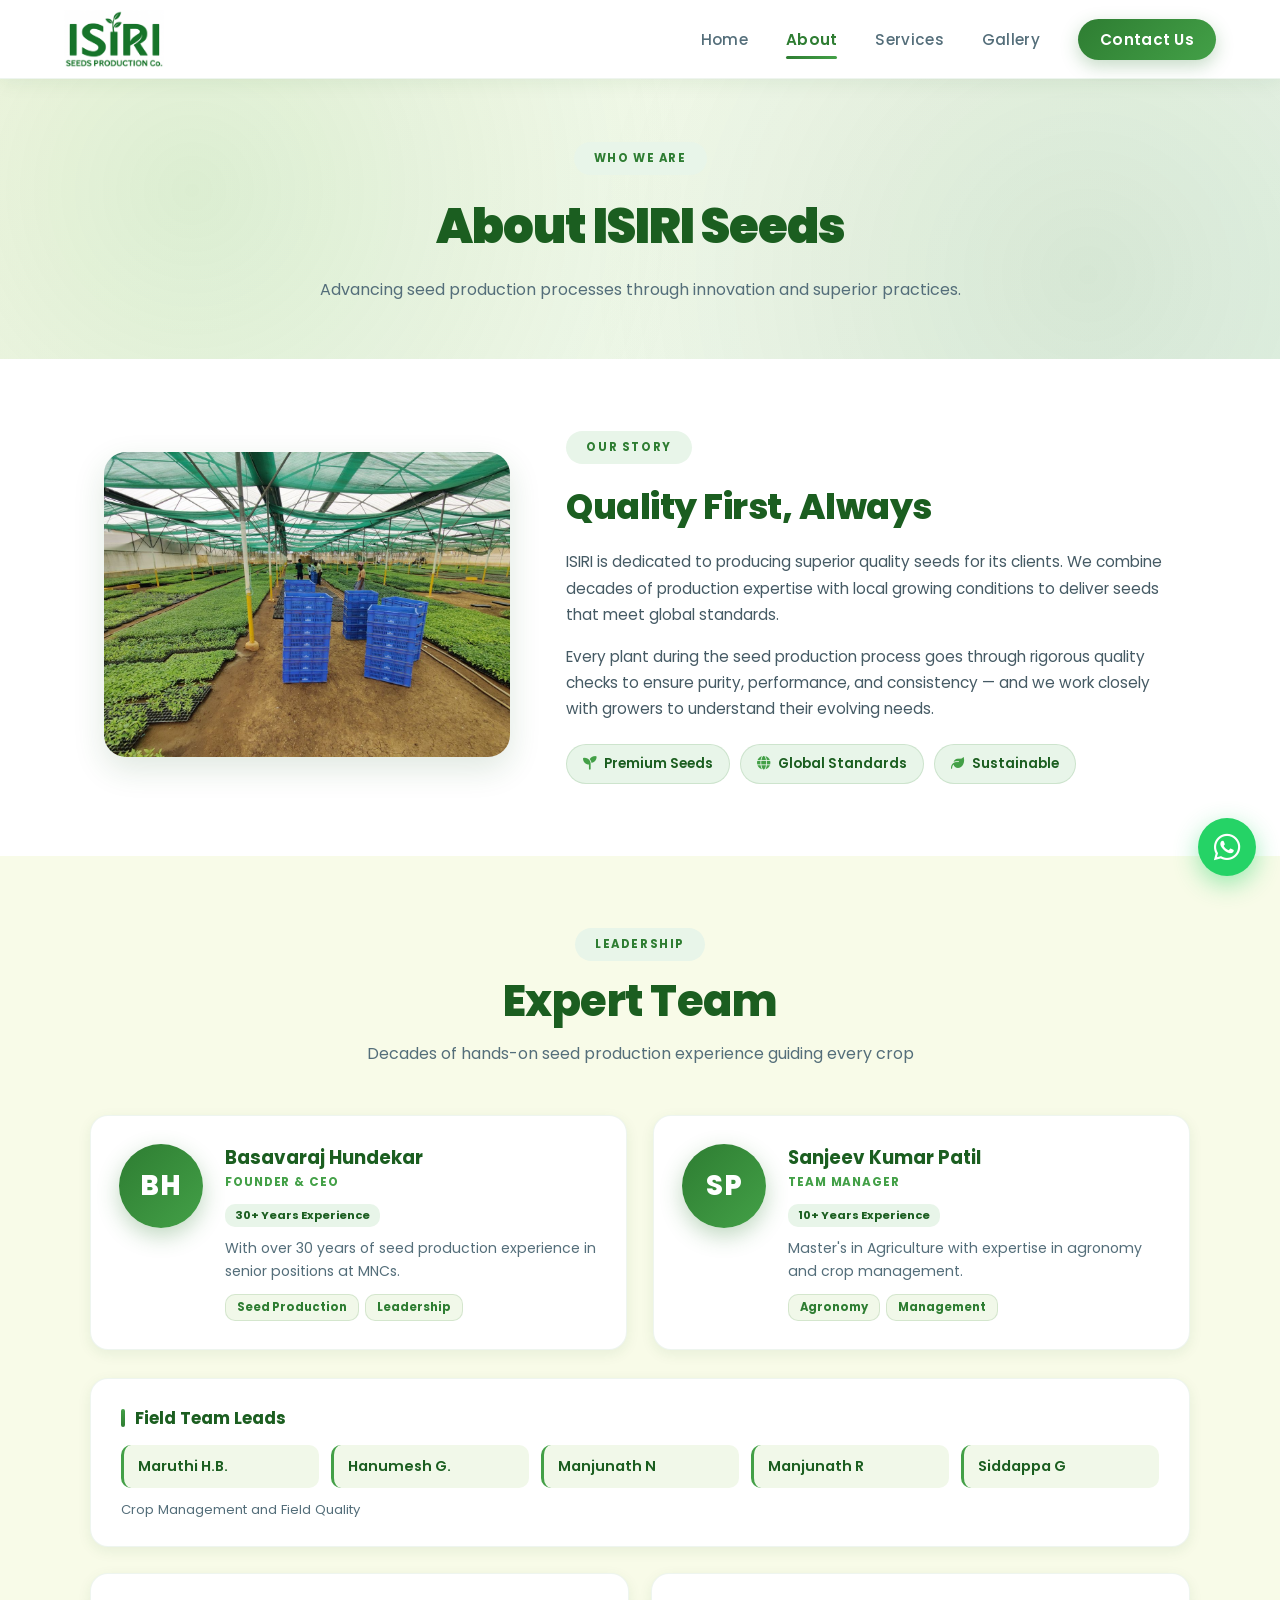
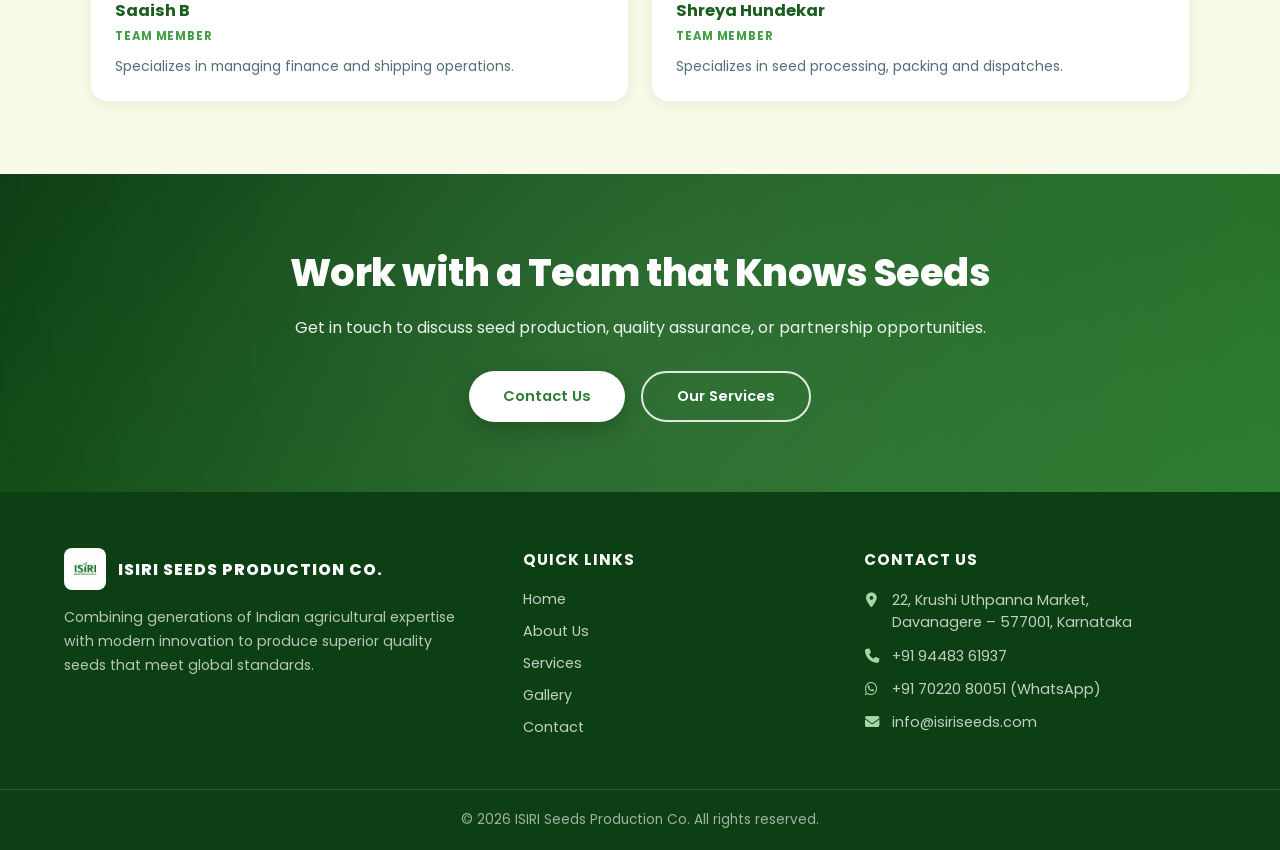
==== about.html @ 7fe9bbaa "Update site copy: about/services wording, quality process steps Co-Authored-By: Claude Sonnet 5 <nor" ====
<!DOCTYPE html>
<html lang="en">
<head>
<meta charset="UTF-8">
<meta name="viewport" content="width=device-width, initial-scale=1.0">
<title>About Us | ISIRI Seeds Production Co.</title>
<meta name="description" content="Meet the team behind ISIRI Seeds Production Co. — led by a founder with 30+ years of seed production experience for overseas MNCs, supported by expert agronomists and field quality leads.">
<link rel="canonical" href="https://isiriseeds.com/about.html">
<meta property="og:type" content="website">
<meta property="og:title" content="About Us | ISIRI Seeds Production Co.">
<meta property="og:description" content="Generations of Indian agricultural expertise combined with global standards.">
<meta property="og:url" content="https://isiriseeds.com/about.html">
<meta property="og:image" content="https://isiriseeds.com/slide2.jpg">
<meta name="twitter:card" content="summary_large_image">
<link rel="icon" type="image/png" href="favicon.png">
<link rel="preconnect" href="https://fonts.googleapis.com">
<link rel="preconnect" href="https://fonts.gstatic.com" crossorigin>
<link href="https://fonts.googleapis.com/css2?family=Poppins:wght@300;400;500;600;700;800;900&display=swap" rel="stylesheet">
<link rel="stylesheet" href="https://cdnjs.cloudflare.com/ajax/libs/font-awesome/6.4.0/css/all.min.css">
<link rel="stylesheet" href="site.css">
</head>
<body>

<header>
  <div class="header-content">
    <a href="index.html" class="logo">
      <img src="logo-header.png" alt="ISIRI Seeds Production Co.">
    </a>
    <button class="menu-toggle" aria-label="Open menu" aria-expanded="false">
      <span></span><span></span><span></span>
    </button>
    <nav>
      <a href="index.html">Home</a>
      <a href="about.html">About</a>
      <a href="services.html">Services</a>
      <a href="gallery.html">Gallery</a>
      <a href="contact.html" class="nav-cta">Contact Us</a>
    </nav>
  </div>
</header>
<div class="nav-backdrop"></div>

<section class="page-hero">
  <div class="hero-inner">
    <div class="section-badge">Who We Are</div>
    <h1>About ISIRI Seeds</h1>
    <p>Advancing seed production processes through innovation and superior practices.</p>
  </div>
</section>

<div class="story-section">
  <div class="story-image reveal">
    <img src="slide2.jpg" alt="Healthy seedlings at the ISIRI production facility">
  </div>
  <div class="story-text reveal">
    <div class="section-badge">Our Story</div>
    <h2>Quality First, Always</h2>
    <p>ISIRI is dedicated to producing superior quality seeds for its clients. We combine decades of production expertise with local growing conditions to deliver seeds that meet global standards.</p>
    <p>Every plant during the seed production process goes through rigorous quality checks to ensure purity, performance, and consistency — and we work closely with growers to understand their evolving needs.</p>
    <div class="quick-features">
      <div class="feature"><i class="fas fa-seedling"></i> Premium Seeds</div>
      <div class="feature"><i class="fas fa-globe"></i> Global Standards</div>
      <div class="feature"><i class="fas fa-leaf"></i> Sustainable</div>
    </div>
  </div>
</div>

<section class="leadership-section">
  <div class="section-header reveal">
    <div class="section-badge">Leadership</div>
    <h2 class="section-title">Expert Team</h2>
    <p class="section-subtitle">Decades of hands-on seed production experience guiding every crop</p>
  </div>

  <div class="leadership-grid">
    <div class="leader-card reveal">
      <div class="leader-avatar">BH</div>
      <div class="leader-info">
        <h3>Basavaraj Hundekar</h3>
        <span class="role">Founder &amp; CEO</span>
        <span class="exp">30+ Years Experience</span>
        <p>With over 30 years of seed production experience in senior positions at MNCs.</p>
        <div class="expertise">
          <span>Seed Production</span>
          <span>Leadership</span>
        </div>
      </div>
    </div>

    <div class="leader-card reveal">
      <div class="leader-avatar">SP</div>
      <div class="leader-info">
        <h3>Sanjeev Kumar Patil</h3>
        <span class="role">Team Manager</span>
        <span class="exp">10+ Years Experience</span>
        <p>Master's in Agriculture with expertise in agronomy and crop management.</p>
        <div class="expertise">
          <span>Agronomy</span>
          <span>Management</span>
        </div>
      </div>
    </div>
  </div>

  <div class="team-leads-section reveal">
    <h3>Field Team Leads</h3>
    <div class="team-leads-list">
      <div class="team-lead-item">Maruthi H.B.</div>
      <div class="team-lead-item">Hanumesh G.</div>
      <div class="team-lead-item">Manjunath N</div>
      <div class="team-lead-item">Manjunath R</div>
      <div class="team-lead-item">Siddappa G</div>
    </div>
    <div class="team-leads-desc">Crop Management and Field Quality</div>
  </div>

  <div class="team-members-section">
    <div class="member-card reveal">
      <h4>Saaish B</h4>
      <span class="member-role">Team Member</span>
      <p>Specializes in managing finance and shipping operations.</p>
    </div>
    <div class="member-card reveal">
      <h4>Shreya Hundekar</h4>
      <span class="member-role">Team Member</span>
      <p>Specializes in seed processing, packing and dispatches.</p>
    </div>
  </div>
</section>

<section class="cta">
  <div class="cta-content">
    <h2>Work with a Team that Knows Seeds</h2>
    <p>Get in touch to discuss seed production, quality assurance, or partnership opportunities.</p>
    <div class="cta-buttons">
      <a href="contact.html" class="btn-white">Contact Us</a>
      <a href="services.html" class="btn-outline">Our Services</a>
    </div>
  </div>
</section>

<footer>
  <div class="footer-grid">
    <div class="footer-brand">
      <div class="footer-logo">
        <img src="logo.png" alt="ISIRI Seeds logo">
        <span>ISIRI SEEDS PRODUCTION CO.</span>
      </div>
      <p>Combining generations of Indian agricultural expertise with modern innovation to produce superior quality seeds that meet global standards.</p>
    </div>
    <div class="footer-col">
      <h4>Quick Links</h4>
      <ul>
        <li><a href="index.html">Home</a></li>
        <li><a href="about.html">About Us</a></li>
        <li><a href="services.html">Services</a></li>
        <li><a href="gallery.html">Gallery</a></li>
        <li><a href="contact.html">Contact</a></li>
      </ul>
    </div>
    <div class="footer-col">
      <h4>Contact Us</h4>
      <ul class="footer-contact">
        <li><i class="fas fa-map-marker-alt"></i><span>22, Krushi Uthpanna Market,<br>Davanagere – 577001, Karnataka</span></li>
        <li><i class="fas fa-phone"></i><a href="tel:+919448361937">+91 94483 61937</a></li>
        <li><i class="fab fa-whatsapp"></i><a href="https://wa.me/917022080051" target="_blank" rel="noopener">+91 70220 80051 (WhatsApp)</a></li>
        <li><i class="fas fa-envelope"></i><a href="mailto:info@isiriseeds.com">info@isiriseeds.com</a></li>
      </ul>
    </div>
  </div>
  <div class="footer-bottom">© 2026 ISIRI Seeds Production Co. All rights reserved.</div>
</footer>

<a class="whatsapp-float" href="https://wa.me/917022080051?text=Hello%20ISIRI%20Seeds%2C%20I%27d%20like%20to%20know%20more%20about%20your%20seeds." target="_blank" rel="noopener" aria-label="Chat with us on WhatsApp"><i class="fab fa-whatsapp"></i></a>

<script src="site.js"></script>
</body>
</html>
---- site.css ----
/* ===================================================================
   ISIRI Seeds Production Co. — shared stylesheet for all pages
   =================================================================== */

* { margin: 0; padding: 0; box-sizing: border-box; }

:root {
  --green-900: #0d3f14;
  --green-800: #1b5e20;
  --green-700: #2e7d32;
  --green-600: #43a047;
  --green-100: #e8f5e9;
  --green-50:  #f1f8e9;
  --cream:     #f8fbe8;
  --ink:       #263238;
  --ink-soft:  #546e7a;
  --radius:    18px;
  --shadow-sm: 0 4px 14px rgba(27,94,32,0.08);
  --shadow-md: 0 12px 32px rgba(27,94,32,0.14);
  --shadow-lg: 0 24px 60px rgba(27,94,32,0.18);
}

html { scroll-behavior: smooth; }

body {
  font-family: 'Poppins', sans-serif;
  color: var(--ink);
  overflow-x: hidden;
  padding-top: 78px;
  background: #ffffff;
}

img { max-width: 100%; }

/* ============================ Header ============================ */
header {
  position: fixed;
  top: 0;
  width: 100%;
  background: rgba(255,255,255,0.92);
  backdrop-filter: blur(14px);
  -webkit-backdrop-filter: blur(14px);
  box-shadow: 0 2px 20px rgba(27,94,32,0.08);
  z-index: 1000;
  transition: box-shadow 0.3s ease;
  border-bottom: 1px solid rgba(46,125,50,0.08);
}

header.scrolled { box-shadow: 0 6px 28px rgba(27,94,32,0.14); }

.header-content {
  max-width: 1300px;
  margin: 0 auto;
  padding: 10px 5%;
  display: flex;
  justify-content: space-between;
  align-items: center;
  gap: 30px;
}

.logo {
  display: flex;
  align-items: center;
  text-decoration: none;
}

.logo img {
  height: 58px;
  width: auto;
}

nav {
  display: flex;
  gap: 38px;
  align-items: center;
}

nav a {
  text-decoration: none;
  color: var(--ink-soft);
  font-weight: 500;
  font-size: 0.95rem;
  position: relative;
  letter-spacing: 0.3px;
  transition: color 0.3s ease;
  padding: 4px 0;
}

nav a::after {
  content: '';
  position: absolute;
  bottom: -4px;
  left: 0;
  width: 0;
  height: 3px;
  border-radius: 3px;
  background: linear-gradient(90deg, var(--green-700), var(--green-600));
  transition: width 0.35s cubic-bezier(0.25, 0.46, 0.45, 0.94);
}

nav a:hover { color: var(--green-800); }
nav a:hover::after, nav a.active::after { width: 100%; }
nav a.active { color: var(--green-700); font-weight: 600; }

.nav-cta {
  background: linear-gradient(135deg, var(--green-700), var(--green-600));
  color: #fff !important;
  padding: 9px 22px !important;
  border-radius: 50px;
  font-weight: 600 !important;
  box-shadow: 0 6px 18px rgba(46,125,50,0.28);
  transition: transform 0.3s ease, box-shadow 0.3s ease;
}
.nav-cta::after { display: none; }
.nav-cta:hover { transform: translateY(-2px); box-shadow: 0 10px 26px rgba(46,125,50,0.38); }

/* Hamburger */
.menu-toggle {
  display: none;
  background: none;
  border: none;
  cursor: pointer;
  padding: 8px;
  z-index: 1001;
}
.menu-toggle span {
  display: block;
  width: 26px;
  height: 3px;
  border-radius: 3px;
  background: var(--green-800);
  margin: 5px 0;
  transition: transform 0.3s ease, opacity 0.3s ease;
}
.menu-toggle.open span:nth-child(1) { transform: translateY(8px) rotate(45deg); }
.menu-toggle.open span:nth-child(2) { opacity: 0; }
.menu-toggle.open span:nth-child(3) { transform: translateY(-8px) rotate(-45deg); }

/* ====================== Shared components ====================== */
.section-badge {
  display: inline-block;
  background: var(--green-100);
  color: var(--green-700);
  padding: 8px 20px;
  border-radius: 30px;
  font-size: 0.72rem;
  font-weight: 700;
  letter-spacing: 1.6px;
  text-transform: uppercase;
  margin-bottom: 16px;
}

.section-title {
  font-size: clamp(1.7rem, 4vw, 2.7rem);
  font-weight: 800;
  color: var(--green-800);
  letter-spacing: -0.5px;
  line-height: 1.15;
  margin-bottom: 14px;
}

.section-subtitle {
  font-size: 1rem;
  color: var(--ink-soft);
  max-width: 640px;
  margin: 0 auto;
  line-height: 1.65;
}

.section-header { text-align: center; margin-bottom: 48px; }

.btn-primary, .btn-secondary, .btn-white, .btn-outline {
  display: inline-flex;
  align-items: center;
  justify-content: center;
  gap: 10px;
  padding: 13px 34px;
  border-radius: 50px;
  text-decoration: none;
  font-weight: 600;
  font-size: 0.92rem;
  font-family: inherit;
  border: none;
  cursor: pointer;
  transition: transform 0.3s ease, box-shadow 0.3s ease;
}

.btn-primary {
  background: linear-gradient(135deg, var(--green-700), var(--green-600));
  color: #fff;
  box-shadow: 0 8px 24px rgba(46,125,50,0.3);
}
.btn-primary:hover { transform: translateY(-3px); box-shadow: 0 14px 36px rgba(46,125,50,0.4); }

.btn-secondary {
  background: #fff;
  color: var(--green-700);
  box-shadow: 0 5px 18px rgba(0,0,0,0.09);
}
.btn-secondary:hover { transform: translateY(-3px); box-shadow: 0 10px 28px rgba(0,0,0,0.14); }

.btn-white { background: #fff; color: var(--green-700); box-shadow: 0 8px 24px rgba(0,0,0,0.2); }
.btn-white:hover { transform: translateY(-3px); box-shadow: 0 14px 36px rgba(0,0,0,0.28); }

.btn-outline { background: transparent; color: #fff; border: 2px solid rgba(255,255,255,0.85); }
.btn-outline:hover { background: #fff; color: var(--green-700); transform: translateY(-3px); }

/* Page hero (inner pages) */
.page-hero {
  background:
    radial-gradient(circle at 15% 40%, rgba(67,160,71,0.14), transparent 45%),
    radial-gradient(circle at 85% 70%, rgba(27,94,32,0.10), transparent 45%),
    linear-gradient(135deg, var(--cream) 0%, var(--green-100) 100%);
  padding: 64px 5% 56px;
  text-align: center;
}
.page-hero .hero-inner { max-width: 720px; margin: 0 auto; }
.page-hero h1 {
  font-size: clamp(2rem, 5vw, 3rem);
  font-weight: 900;
  color: var(--green-800);
  letter-spacing: -1px;
  margin-bottom: 14px;
}
.page-hero p { font-size: 1rem; color: var(--ink-soft); line-height: 1.65; }

/* Reveal-on-scroll */
.reveal {
  opacity: 0;
  transform: translateY(28px);
  transition: opacity 0.7s ease, transform 0.7s ease;
}
.reveal.visible { opacity: 1; transform: translateY(0); }
@media (prefers-reduced-motion: reduce) {
  .reveal { opacity: 1; transform: none; transition: none; }
  html { scroll-behavior: auto; }
}

/* ====================== CTA band ====================== */
.cta {
  padding: 70px 5%;
  background: linear-gradient(135deg, var(--green-900), var(--green-800) 45%, var(--green-700));
  text-align: center;
  position: relative;
  overflow: hidden;
}
.cta::before {
  content: '';
  position: absolute;
  top: -50%; left: -50%;
  width: 200%; height: 200%;
  background: radial-gradient(circle, rgba(255,255,255,0.08), transparent 50%);
  animation: ctaRotate 30s linear infinite;
}
@keyframes ctaRotate { from { transform: rotate(0); } to { transform: rotate(360deg); } }
.cta-content { position: relative; z-index: 2; max-width: 760px; margin: 0 auto; }
.cta h2 { font-size: clamp(1.6rem, 4vw, 2.4rem); font-weight: 800; color: #fff; margin-bottom: 14px; letter-spacing: -0.5px; }
.cta p { font-size: 1rem; color: rgba(255,255,255,0.92); margin-bottom: 30px; line-height: 1.6; }
.cta-buttons { display: flex; gap: 16px; justify-content: center; flex-wrap: wrap; }

/* ====================== Footer ====================== */
footer {
  background: var(--green-900);
  color: rgba(255,255,255,0.85);
}
.footer-grid {
  max-width: 1300px;
  margin: 0 auto;
  padding: 56px 5% 40px;
  display: grid;
  grid-template-columns: 1.4fr 1fr 1.2fr;
  gap: 48px;
}
.footer-brand .footer-logo {
  display: flex;
  align-items: center;
  gap: 12px;
  margin-bottom: 16px;
}
.footer-brand .footer-logo img { height: 42px; border-radius: 8px; }
.footer-brand .footer-logo span { font-weight: 800; color: #fff; letter-spacing: 1px; font-size: 1rem; }
.footer-brand p { font-size: 0.88rem; line-height: 1.7; color: rgba(255,255,255,0.7); }

.footer-col h4 {
  color: #fff;
  font-size: 0.95rem;
  font-weight: 700;
  letter-spacing: 1px;
  text-transform: uppercase;
  margin-bottom: 18px;
}
.footer-col ul { list-style: none; }
.footer-col li { margin-bottom: 11px; font-size: 0.9rem; }
.footer-col a { color: rgba(255,255,255,0.75); text-decoration: none; transition: color 0.3s ease; }
.footer-col a:hover { color: #a5d6a7; }
.footer-contact li {
  display: flex;
  gap: 12px;
  align-items: flex-start;
  line-height: 1.55;
  color: rgba(255,255,255,0.75);
}
.footer-contact i { color: #a5d6a7; margin-top: 4px; width: 16px; text-align: center; }

.footer-bottom {
  border-top: 1px solid rgba(255,255,255,0.12);
  text-align: center;
  padding: 20px 5%;
  font-size: 0.85rem;
  color: rgba(255,255,255,0.6);
}

/* ====================== WhatsApp float ====================== */
.whatsapp-float {
  position: fixed;
  bottom: 24px;
  right: 24px;
  z-index: 999;
  width: 58px;
  height: 58px;
  border-radius: 50%;
  background: #25d366;
  color: #fff;
  display: flex;
  align-items: center;
  justify-content: center;
  font-size: 1.9rem;
  text-decoration: none;
  box-shadow: 0 8px 24px rgba(37,211,102,0.45);
  transition: transform 0.3s ease, box-shadow 0.3s ease;
}
.whatsapp-float:hover { transform: scale(1.1); box-shadow: 0 12px 32px rgba(37,211,102,0.55); }

/* ===================================================================
   Home page
   =================================================================== */
.hero-slider {
  position: relative;
  overflow: hidden;
  display: flex;
  align-items: center;
  min-height: 76vh;
  padding: 80px 5%;
  background: var(--green-900);
}
.hs-slide {
  position: absolute;
  inset: 0;
  width: 100%;
  height: 100%;
  object-fit: cover;
  object-position: center;
  opacity: 0;
  transition: opacity 1.2s ease;
  z-index: 0;
}
.hs-slide.active { opacity: 1; }
.hero-slider::after {
  content: '';
  position: absolute;
  inset: 0;
  background: linear-gradient(90deg, rgba(6,28,10,0.78) 0%, rgba(6,28,10,0.45) 48%, rgba(6,28,10,0.12) 100%);
  z-index: 1;
}
.hs-content {
  position: relative;
  z-index: 2;
  max-width: 1300px;
  margin: 0 auto;
  width: 100%;
}
.hs-text { max-width: 620px; }
.hero-badge {
  display: inline-block;
  background: linear-gradient(135deg, var(--green-700), var(--green-600));
  color: #fff;
  padding: 8px 20px;
  border-radius: 50px;
  font-size: 0.7rem;
  font-weight: 700;
  letter-spacing: 1.6px;
  text-transform: uppercase;
  margin-bottom: 22px;
  box-shadow: 0 5px 18px rgba(0,0,0,0.25);
}
.hs-text h1 {
  font-size: clamp(2rem, 4.6vw, 3.2rem);
  font-weight: 800;
  line-height: 1.12;
  letter-spacing: -1px;
  margin-bottom: 20px;
  color: #fff;
  text-shadow: 0 2px 24px rgba(0,0,0,0.35);
}
.hs-text p {
  font-size: 1.05rem;
  color: rgba(255,255,255,0.92);
  line-height: 1.75;
  margin-bottom: 32px;
  text-shadow: 0 1px 12px rgba(0,0,0,0.35);
}
.hero-buttons {
  display: flex;
  gap: 14px;
  flex-wrap: wrap;
  margin-bottom: 34px;
}
.hs-croplabel {
  display: inline-flex;
  align-items: center;
  gap: 9px;
  background: rgba(255,255,255,0.14);
  border: 1px solid rgba(255,255,255,0.35);
  backdrop-filter: blur(6px);
  -webkit-backdrop-filter: blur(6px);
  color: #fff;
  padding: 8px 18px;
  border-radius: 50px;
  font-size: 0.85rem;
  font-weight: 600;
  letter-spacing: 0.4px;
}
.hs-croplabel i { color: #a5d6a7; }
.hs-arrow {
  position: absolute;
  top: 50%;
  transform: translateY(-50%);
  z-index: 3;
  width: 46px;
  height: 46px;
  border-radius: 50%;
  border: none;
  cursor: pointer;
  background: rgba(255,255,255,0.16);
  border: 1px solid rgba(255,255,255,0.3);
  color: #fff;
  font-size: 1rem;
  display: flex;
  align-items: center;
  justify-content: center;
  transition: background 0.3s ease;
}
.hs-arrow:hover { background: rgba(255,255,255,0.32); }
.hs-prev { left: 22px; }
.hs-next { right: 22px; }
.hs-dots {
  position: absolute;
  bottom: 24px;
  left: 0;
  right: 0;
  display: flex;
  justify-content: center;
  gap: 10px;
  z-index: 3;
}
.hs-dots button {
  width: 10px;
  height: 10px;
  border-radius: 50%;
  border: none;
  padding: 0;
  cursor: pointer;
  background: rgba(255,255,255,0.45);
  transition: background 0.3s ease, transform 0.3s ease;
}
.hs-dots button.active { background: #fff; transform: scale(1.3); }

.features { padding: 80px 5%; background: #fff; }
.features-grid {
  display: grid;
  grid-template-columns: repeat(auto-fit, minmax(270px, 1fr));
  gap: 28px;
  max-width: 1300px;
  margin: 0 auto;
}
.feature-card {
  background: linear-gradient(150deg, var(--green-50), var(--green-100));
  padding: 34px 30px;
  border-radius: var(--radius);
  border: 1px solid rgba(46,125,50,0.08);
  transition: transform 0.4s cubic-bezier(0.175, 0.885, 0.32, 1.275), box-shadow 0.4s ease;
}
.feature-card:hover { transform: translateY(-10px); box-shadow: var(--shadow-md); }
.feature-icon {
  width: 62px; height: 62px;
  background: #fff;
  border-radius: 16px;
  display: flex;
  align-items: center;
  justify-content: center;
  margin-bottom: 20px;
  box-shadow: var(--shadow-sm);
  transition: transform 0.3s ease;
}
.feature-card:hover .feature-icon { transform: scale(1.08) rotate(4deg); }
.feature-icon i { font-size: 1.6rem; color: var(--green-700); }
.feature-card h3 { font-size: 1.25rem; color: var(--green-800); margin-bottom: 10px; font-weight: 700; }
.feature-card p { font-size: 0.93rem; color: #455a64; line-height: 1.6; }

.about {
  padding: 80px 5%;
  background: linear-gradient(135deg, #ffffff 0%, var(--green-50) 100%);
}
.about-content {
  max-width: 1300px;
  margin: 0 auto;
  display: grid;
  grid-template-columns: 0.85fr 1.15fr;
  gap: 64px;
  align-items: center;
}
.about-image img {
  width: 100%;
  border-radius: 26px;
  box-shadow: var(--shadow-md);
}
.about-text h2 {
  font-size: clamp(1.6rem, 3.5vw, 2.3rem);
  font-weight: 800;
  color: var(--green-800);
  margin-bottom: 18px;
  letter-spacing: -0.5px;
}
.about-text p { font-size: 0.96rem; color: #455a64; line-height: 1.7; margin-bottom: 18px; }
.about-features {
  display: grid;
  grid-template-columns: 1fr 1fr;
  gap: 14px;
  margin-top: 28px;
}
.about-feature {
  display: flex;
  align-items: center;
  gap: 12px;
  background: #fff;
  padding: 15px 16px;
  border-radius: 13px;
  box-shadow: var(--shadow-sm);
}
.about-feature i { font-size: 1.2rem; color: var(--green-600); }
.about-feature span { font-weight: 600; font-size: 0.9rem; color: var(--green-800); }

/* ===================================================================
   About page
   =================================================================== */
.story-section {
  max-width: 1200px;
  margin: 0 auto;
  padding: 72px 5%;
  display: grid;
  grid-template-columns: 0.8fr 1.2fr;
  gap: 56px;
  align-items: center;
}
.story-image img {
  width: 100%;
  border-radius: 22px;
  box-shadow: var(--shadow-md);
}
.story-text h2 {
  font-size: clamp(1.6rem, 3.5vw, 2.2rem);
  color: var(--green-800);
  font-weight: 800;
  margin-bottom: 16px;
  letter-spacing: -0.5px;
}
.story-text p { font-size: 0.96rem; color: #455a64; line-height: 1.7; margin-bottom: 16px; }
.quick-features { display: flex; flex-wrap: wrap; gap: 10px; margin-top: 22px; }
.quick-features .feature {
  background: var(--green-100);
  color: var(--green-800);
  padding: 9px 16px;
  border-radius: 20px;
  font-size: 0.85rem;
  font-weight: 600;
  display: inline-flex;
  align-items: center;
  gap: 7px;
  border: 1px solid rgba(46,125,50,0.15);
}
.quick-features .feature i { color: var(--green-600); }

.leadership-section { padding: 72px 5%; background: var(--cream); }
.leadership-grid {
  max-width: 1100px;
  margin: 0 auto 28px;
  display: grid;
  grid-template-columns: repeat(2, 1fr);
  gap: 26px;
}
.leader-card {
  background: #fff;
  border-radius: var(--radius);
  padding: 28px;
  box-shadow: var(--shadow-sm);
  border: 1px solid rgba(46,125,50,0.08);
  display: flex;
  gap: 22px;
  align-items: flex-start;
  transition: transform 0.3s ease, box-shadow 0.3s ease;
}
.leader-card:hover { transform: translateY(-6px); box-shadow: var(--shadow-md); }
.leader-avatar {
  width: 84px; height: 84px;
  min-width: 84px;
  border-radius: 50%;
  background: linear-gradient(135deg, var(--green-700), var(--green-600));
  color: #fff;
  display: flex;
  align-items: center;
  justify-content: center;
  font-size: 1.7rem;
  font-weight: 800;
  letter-spacing: 1px;
  box-shadow: 0 8px 22px rgba(46,125,50,0.3);
}
.leader-info h3 { font-size: 1.15rem; color: var(--green-800); margin-bottom: 3px; font-weight: 700; }
.leader-info .role {
  color: var(--green-600);
  font-size: 0.74rem;
  font-weight: 700;
  text-transform: uppercase;
  letter-spacing: 0.9px;
  display: block;
  margin-bottom: 10px;
}
.leader-info .exp {
  display: inline-block;
  background: var(--green-100);
  color: var(--green-800);
  font-size: 0.7rem;
  font-weight: 700;
  padding: 3px 10px;
  border-radius: 10px;
  margin-bottom: 10px;
}
.leader-info p { font-size: 0.88rem; color: #546e7a; line-height: 1.6; margin-bottom: 12px; }
.expertise { display: flex; flex-wrap: wrap; gap: 6px; }
.expertise span {
  background: var(--green-50);
  color: var(--green-700);
  padding: 4px 11px;
  border-radius: 10px;
  font-size: 0.72rem;
  font-weight: 700;
  border: 1px solid rgba(46,125,50,0.15);
}

.team-leads-section {
  background: #fff;
  border-radius: var(--radius);
  padding: 26px 30px;
  box-shadow: var(--shadow-sm);
  border: 1px solid rgba(46,125,50,0.08);
  max-width: 1100px;
  margin: 0 auto 26px;
}
.team-leads-section h3 {
  font-size: 1.05rem;
  color: var(--green-800);
  margin-bottom: 14px;
  font-weight: 700;
  display: flex;
  align-items: center;
  gap: 10px;
}
.team-leads-section h3::before {
  content: '';
  width: 4px; height: 18px;
  background: linear-gradient(180deg, var(--green-600), var(--green-700));
  border-radius: 2px;
}
.team-leads-list {
  display: grid;
  grid-template-columns: repeat(auto-fit, minmax(160px, 1fr));
  gap: 12px;
}
.team-lead-item {
  padding: 11px 14px;
  background: var(--green-50);
  border-radius: 10px;
  border-left: 3px solid var(--green-600);
  font-size: 0.9rem;
  color: var(--green-800);
  font-weight: 600;
}
.team-leads-desc { font-size: 0.82rem; color: var(--ink-soft); margin-top: 12px; }

.team-members-section {
  display: grid;
  grid-template-columns: repeat(2, 1fr);
  gap: 22px;
  max-width: 1100px;
  margin: 0 auto;
}
.member-card {
  background: #fff;
  border-radius: var(--radius);
  padding: 24px;
  box-shadow: var(--shadow-sm);
  border: 1px solid rgba(46,125,50,0.08);
  transition: transform 0.3s ease, box-shadow 0.3s ease;
}
.member-card:hover { transform: translateY(-5px); box-shadow: var(--shadow-md); }
.member-card h4 { font-size: 1.02rem; color: var(--green-800); margin-bottom: 5px; font-weight: 700; }
.member-role {
  color: var(--green-600);
  font-size: 0.72rem;
  font-weight: 700;
  text-transform: uppercase;
  letter-spacing: 0.9px;
  margin-bottom: 10px;
  display: block;
}
.member-card p { font-size: 0.87rem; color: #546e7a; line-height: 1.6; }

/* ===================================================================
   Services page
   =================================================================== */
.services-wrapper { max-width: 1200px; margin: 0 auto; padding: 72px 5%; }
.services-grid {
  display: grid;
  grid-template-columns: repeat(auto-fit, minmax(240px, 1fr));
  gap: 24px;
}
.service-card {
  background: #fff;
  padding: 32px 26px;
  border-radius: var(--radius);
  box-shadow: var(--shadow-sm);
  border: 1px solid rgba(46,125,50,0.08);
  text-align: center;
  transition: transform 0.3s ease, box-shadow 0.3s ease;
}
.service-card:hover { transform: translateY(-8px); box-shadow: var(--shadow-md); }
.service-icon {
  width: 64px; height: 64px;
  background: var(--green-100);
  border-radius: 50%;
  display: flex;
  align-items: center;
  justify-content: center;
  margin: 0 auto 18px;
  transition: background 0.3s ease;
}
.service-card:hover .service-icon { background: linear-gradient(135deg, var(--green-700), var(--green-600)); }
.service-icon i { font-size: 1.7rem; color: var(--green-700); transition: color 0.3s ease; }
.service-card:hover .service-icon i { color: #fff; }
.service-card h3 { font-size: 1.15rem; color: var(--green-800); margin-bottom: 10px; font-weight: 700; }
.service-card p { font-size: 0.9rem; color: #546e7a; line-height: 1.6; }

.process-section {
  background: linear-gradient(135deg, var(--green-900) 0%, var(--green-800) 100%);
  color: #fff;
  padding: 72px 5%;
}
.process-header { text-align: center; margin-bottom: 48px; }
.process-header h2 { font-size: clamp(1.6rem, 3.5vw, 2.3rem); font-weight: 800; margin-bottom: 12px; }
.process-header p { font-size: 0.95rem; opacity: 0.85; }
.process-timeline {
  display: grid;
  grid-template-columns: repeat(auto-fit, minmax(210px, 1fr));
  gap: 30px;
  max-width: 1100px;
  margin: 0 auto;
}
.timeline-item { text-align: center; position: relative; }
.timeline-step {
  display: inline-block;
  font-size: 0.7rem;
  font-weight: 700;
  letter-spacing: 1.5px;
  color: #a5d6a7;
  margin-bottom: 10px;
}
.timeline-icon {
  width: 66px; height: 66px;
  background: rgba(255,255,255,0.12);
  border: 2px solid rgba(255,255,255,0.3);
  border-radius: 50%;
  margin: 0 auto 16px;
  display: flex;
  align-items: center;
  justify-content: center;
  font-size: 1.55rem;
  transition: background 0.3s ease, transform 0.3s ease;
}
.timeline-item:hover .timeline-icon {
  background: rgba(67,160,71,0.8);
  border-color: rgba(67,160,71,0.8);
  transform: scale(1.08);
}
.timeline-item h4 { font-size: 1.08rem; margin-bottom: 8px; font-weight: 700; }
.timeline-item p { font-size: 0.88rem; opacity: 0.82; line-height: 1.55; }

/* ===================================================================
   Gallery page
   =================================================================== */
.gallery-section { padding: 56px 5% 72px; max-width: 1400px; margin: 0 auto; }
.gallery-grid {
  display: grid;
  grid-template-columns: repeat(auto-fill, minmax(280px, 1fr));
  gap: 20px;
}
.gallery-item {
  position: relative;
  border-radius: 16px;
  overflow: hidden;
  box-shadow: var(--shadow-sm);
  cursor: pointer;
  transition: transform 0.35s cubic-bezier(0.25, 0.46, 0.45, 0.94), box-shadow 0.35s ease;
}
.gallery-item:hover { transform: translateY(-7px); box-shadow: var(--shadow-md); }
.gallery-item img {
  width: 100%;
  height: 230px;
  object-fit: cover;
  display: block;
  transition: transform 0.4s ease;
}
.gallery-item:hover img { transform: scale(1.07); }

/* Lightbox */
.lightbox {
  display: none;
  position: fixed;
  inset: 0;
  background: rgba(13,63,20,0.92);
  z-index: 2000;
  align-items: center;
  justify-content: center;
  padding: 4vh 4vw;
}
.lightbox.open { display: flex; }
.lightbox img {
  max-width: 100%;
  max-height: 100%;
  border-radius: 12px;
  box-shadow: 0 30px 80px rgba(0,0,0,0.5);
}
.lightbox-close {
  position: absolute;
  top: 22px; right: 28px;
  background: none;
  border: none;
  color: #fff;
  font-size: 2.2rem;
  cursor: pointer;
  line-height: 1;
}

/* ===================================================================
   Contact page
   =================================================================== */
.contact-info { padding: 64px 5% 40px; background: #fff; }
.info-container {
  max-width: 1000px;
  margin: 0 auto;
  display: grid;
  grid-template-columns: repeat(auto-fit, minmax(230px, 1fr));
  gap: 26px;
}
.info-item {
  text-align: center;
  background: var(--cream);
  border: 1px solid rgba(46,125,50,0.1);
  border-radius: var(--radius);
  padding: 30px 22px;
  transition: transform 0.3s ease, box-shadow 0.3s ease;
}
.info-item:hover { transform: translateY(-6px); box-shadow: var(--shadow-md); }
.info-icon {
  width: 58px; height: 58px;
  background: linear-gradient(135deg, var(--green-700), var(--green-600));
  border-radius: 15px;
  display: flex;
  align-items: center;
  justify-content: center;
  color: #fff;
  font-size: 1.4rem;
  margin: 0 auto 16px;
  box-shadow: 0 8px 20px rgba(46,125,50,0.25);
}
.info-item h3 { font-size: 1.05rem; color: var(--green-800); margin-bottom: 8px; font-weight: 700; }
.info-item p { color: #546e7a; font-size: 0.9rem; line-height: 1.6; }
.info-item a { color: var(--green-700); text-decoration: none; font-weight: 600; }
.info-item a:hover { text-decoration: underline; }
.info-item small { color: #90a4ae; font-size: 0.78rem; display: block; margin-top: 8px; }

.form-section { padding: 64px 5%; background: linear-gradient(135deg, var(--cream) 0%, var(--green-100) 100%); }
.form-card {
  max-width: 680px;
  margin: 0 auto;
  background: #fff;
  border-radius: 22px;
  box-shadow: var(--shadow-md);
  padding: 44px 40px;
}
.form-card h2 { font-size: 1.7rem; color: var(--green-800); font-weight: 800; margin-bottom: 10px; text-align: center; }
.form-card > p { font-size: 0.92rem; color: var(--ink-soft); text-align: center; margin-bottom: 30px; line-height: 1.6; }
.form-row { display: grid; grid-template-columns: 1fr 1fr; gap: 16px; }
.form-group { margin-bottom: 18px; }
.form-group label {
  display: block;
  font-size: 0.82rem;
  font-weight: 600;
  color: var(--green-800);
  margin-bottom: 7px;
}
.form-group input, .form-group textarea, .form-group select {
  width: 100%;
  padding: 12px 15px;
  border: 1.5px solid #dce5dd;
  border-radius: 11px;
  font-family: inherit;
  font-size: 0.92rem;
  color: var(--ink);
  background: #fbfdf9;
  transition: border-color 0.3s ease, box-shadow 0.3s ease;
}
.form-group input:focus, .form-group textarea:focus, .form-group select:focus {
  outline: none;
  border-color: var(--green-600);
  box-shadow: 0 0 0 3px rgba(67,160,71,0.15);
}
.form-group textarea { resize: vertical; min-height: 120px; }
.form-submit { width: 100%; }
.form-alt {
  text-align: center;
  margin-top: 18px;
  font-size: 0.85rem;
  color: var(--ink-soft);
}
.form-alt a { color: var(--green-700); font-weight: 600; text-decoration: none; }
.form-alt a:hover { text-decoration: underline; }

.form-success {
  display: none;
  background: var(--green-100);
  border: 1.5px solid var(--green-600);
  color: var(--green-800);
  border-radius: 13px;
  padding: 15px 18px;
  font-size: 0.92rem;
  font-weight: 600;
  margin-bottom: 22px;
  text-align: center;
}
.form-success.show { display: block; }

.map-section { padding: 64px 5%; background: #fff; }
.map-header { text-align: center; margin-bottom: 30px; }
.map-header h3 { font-size: 1.7rem; color: var(--green-800); font-weight: 800; }
.map-container {
  max-width: 1000px;
  margin: 0 auto;
  border-radius: var(--radius);
  overflow: hidden;
  box-shadow: var(--shadow-md);
}
.map-container iframe { width: 100%; height: 360px; border: none; display: block; }

/* ===================================================================
   Responsive
   =================================================================== */
@media (max-width: 1024px) {
  .about-content, .story-section { grid-template-columns: 1fr; gap: 44px; }
  .leadership-grid { grid-template-columns: 1fr; }
  .story-image { max-width: 420px; margin: 0 auto; }
}

@media (max-width: 860px) {
  body { padding-top: 72px; }
  .header-content { padding: 11px 5%; }
  .logo img { height: 48px; }

  .menu-toggle { display: block; }
  nav {
    position: fixed;
    top: 0;
    right: -290px;
    width: 280px;
    height: 100vh;
    background: #ffffff;
    flex-direction: column;
    align-items: flex-start;
    gap: 6px;
    padding: 90px 30px 30px;
    box-shadow: -12px 0 40px rgba(27,94,32,0.15);
    transition: right 0.35s cubic-bezier(0.25, 0.46, 0.45, 0.94);
  }
  nav.open { right: 0; }
  nav a { font-size: 1rem; padding: 11px 0; width: 100%; }
  nav a::after { display: none; }
  nav a.active { color: var(--green-700); }
  .nav-cta { text-align: center; justify-content: center; margin-top: 12px; display: inline-flex; }
  .nav-backdrop {
    display: none;
    position: fixed;
    inset: 0;
    background: rgba(13,63,20,0.35);
    z-index: 999;
  }
  .nav-backdrop.show { display: block; }
  header { z-index: 1000; }
  nav { z-index: 1000; }
}

@media (max-width: 768px) {
  .hero-slider { min-height: 68vh; padding: 60px 5% 70px; }
  .hero-buttons { gap: 10px; }
  .hero-buttons a { flex: 1 1 auto; }
  .hs-arrow { width: 38px; height: 38px; font-size: 0.85rem; }
  .hs-prev { left: 10px; }
  .hs-next { right: 10px; }
  .features, .about, .services-wrapper, .leadership-section, .story-section,
  .process-section, .contact-info, .form-section, .map-section { padding-top: 52px; padding-bottom: 52px; }
  .section-header { margin-bottom: 34px; }
  .about-features { grid-template-columns: 1fr; }
  .team-members-section { grid-template-columns: 1fr; }
  .leader-card { flex-direction: column; align-items: center; text-align: center; }
  .expertise { justify-content: center; }
  .footer-grid { grid-template-columns: 1fr; gap: 34px; padding: 44px 5% 30px; }
  .form-card { padding: 32px 24px; }
  .form-row { grid-template-columns: 1fr; gap: 0; }
  .map-container iframe { height: 280px; }
  .whatsapp-float { width: 52px; height: 52px; font-size: 1.7rem; bottom: 18px; right: 18px; }
  .gallery-item img { height: 200px; }
}

@media (max-width: 480px) {
  .page-hero { padding: 44px 5% 38px; }
  .hero-slider { min-height: 62vh; }
  .gallery-grid { grid-template-columns: 1fr; }
  .gallery-item img { height: 230px; }
  .cta-buttons a { width: 100%; }
}
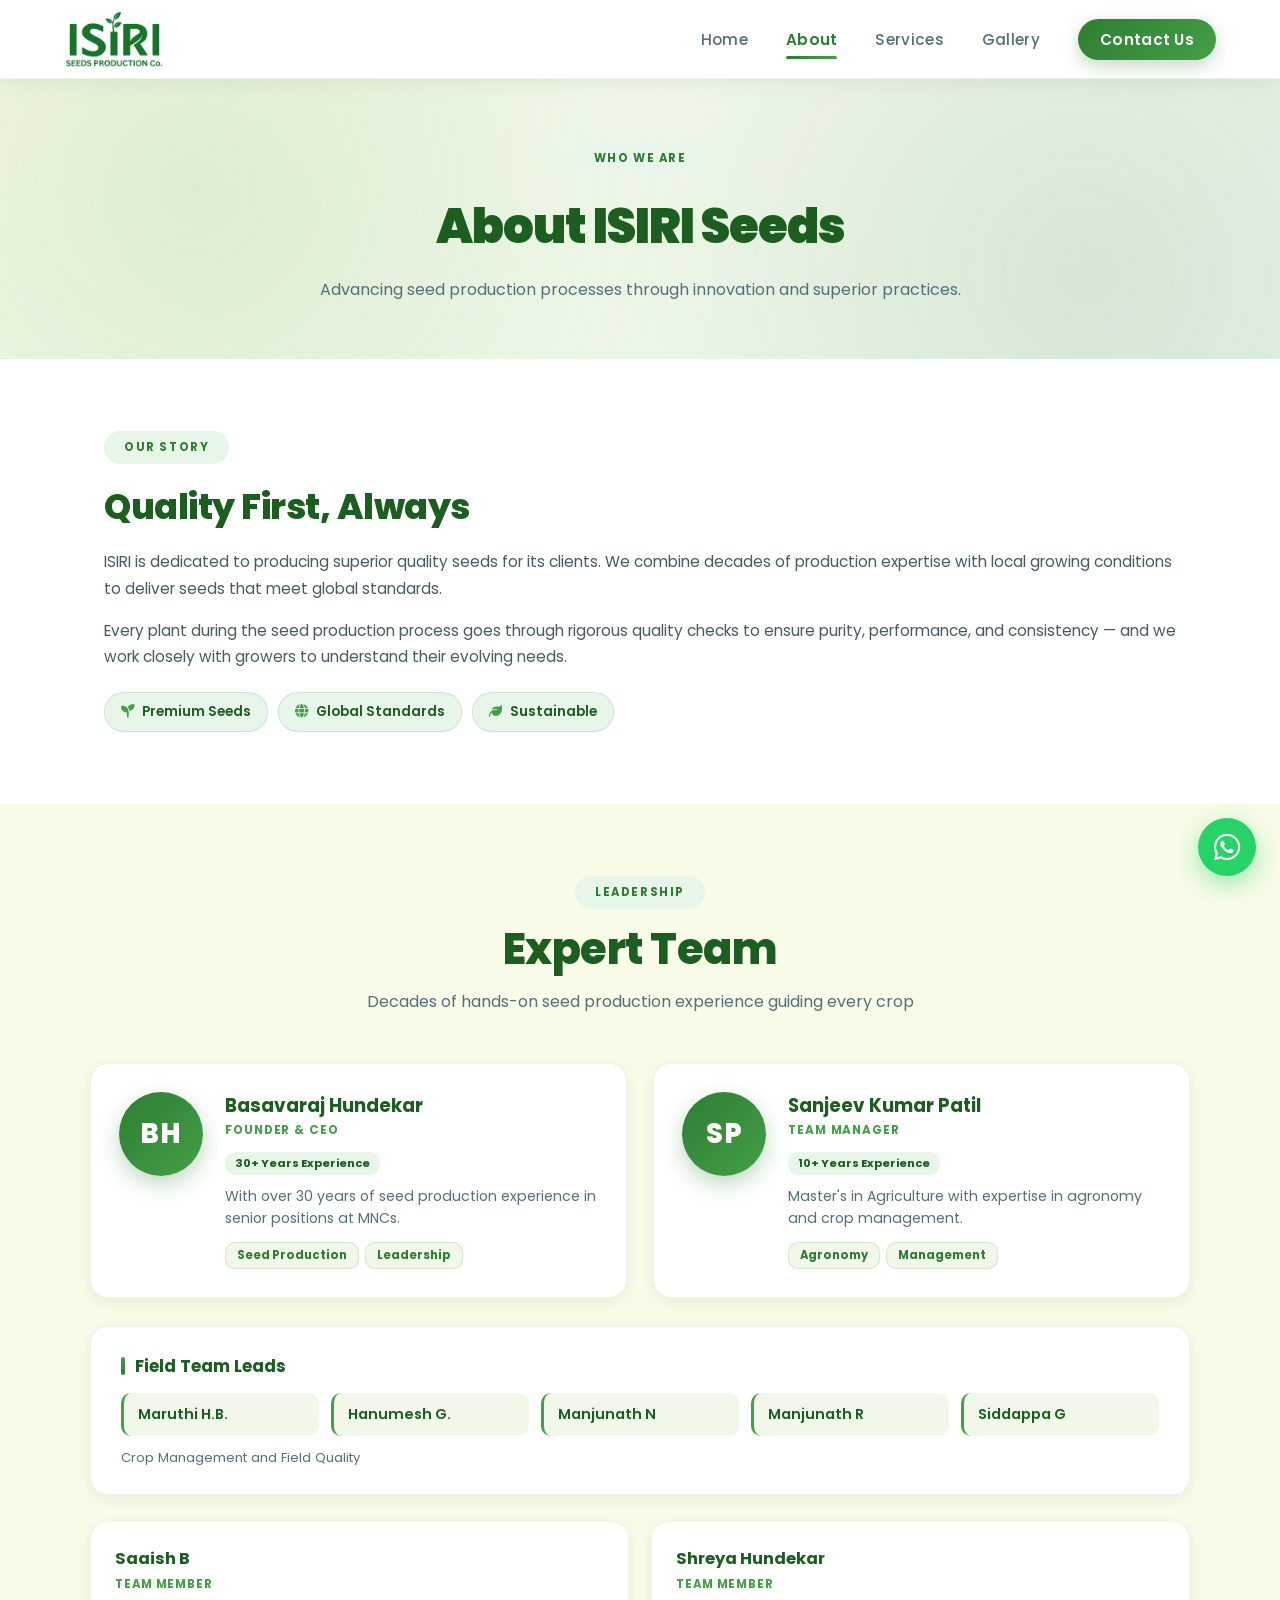
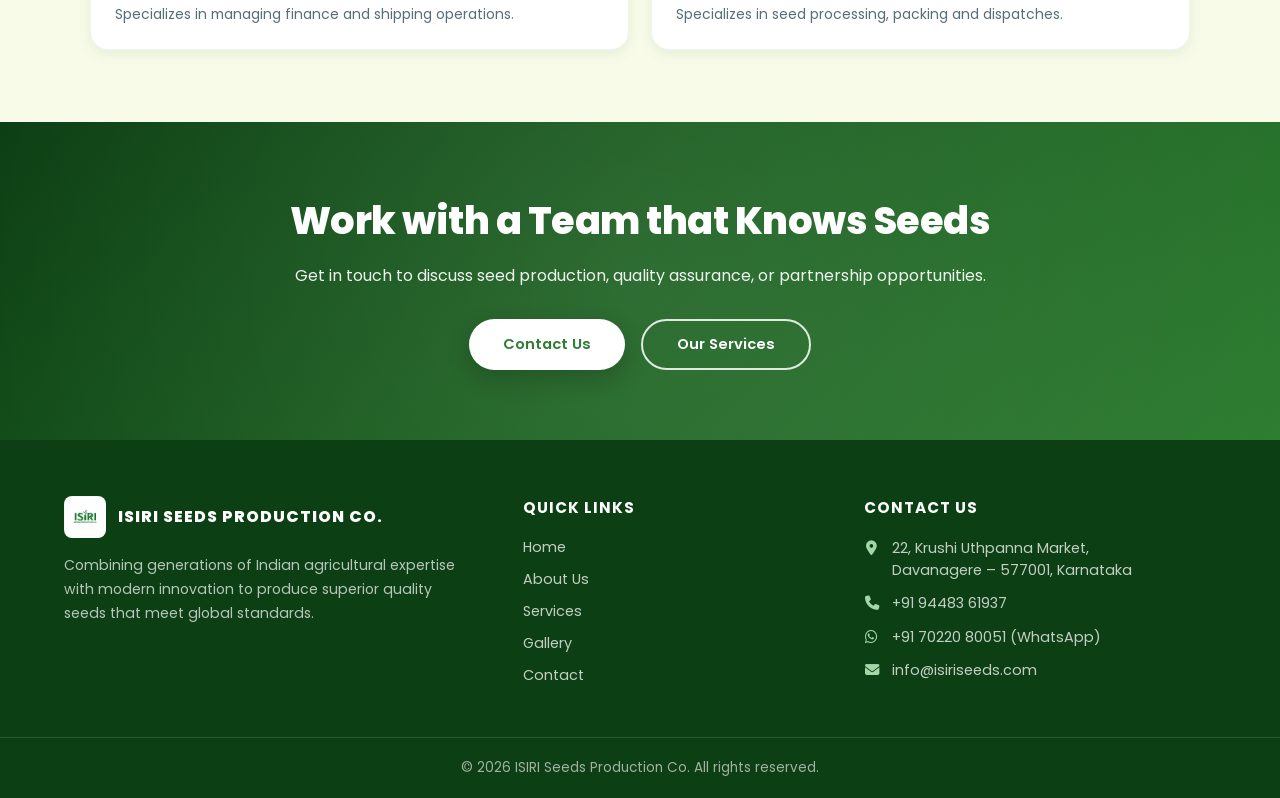
==== commit 25ee8fea: "Remove story image on about page, let content fill full width Co-Authored-By: Claude Sonnet 5 <norep" ====
--- a/about.html
+++ b/about.html
@@ -49,9 +49,6 @@
 </section>
 
 <div class="story-section">
-  <div class="story-image reveal">
-    <img src="slide2.jpg" alt="Healthy seedlings at the ISIRI production facility">
-  </div>
   <div class="story-text reveal">
     <div class="section-badge">Our Story</div>
     <h2>Quality First, Always</h2>
--- a/site.css
+++ b/site.css
@@ -540,6 +540,48 @@
 .about-feature i { font-size: 1.2rem; color: var(--green-600); }
 .about-feature span { font-weight: 600; font-size: 0.9rem; color: var(--green-800); }
 
+.export-strip {
+  padding: 40px 5%;
+  background: linear-gradient(135deg, var(--green-50), var(--green-100));
+}
+.export-strip-inner {
+  max-width: 1300px;
+  margin: 0 auto;
+  display: flex;
+  align-items: center;
+  justify-content: center;
+  flex-wrap: wrap;
+  gap: 22px;
+}
+.export-strip-label {
+  font-size: 1rem;
+  font-weight: 700;
+  color: var(--green-800);
+  letter-spacing: 0.3px;
+  display: flex;
+  align-items: center;
+  gap: 9px;
+}
+.export-strip-label i { color: var(--green-600); font-size: 1.05rem; }
+.export-strip-items {
+  display: flex;
+  gap: 16px;
+  flex-wrap: wrap;
+}
+.export-strip-item {
+  background: #fff;
+  padding: 11px 24px;
+  border-radius: 12px;
+  font-weight: 700;
+  font-size: 1rem;
+  color: var(--green-800);
+  box-shadow: var(--shadow-sm);
+  display: flex;
+  align-items: center;
+  gap: 10px;
+}
+.export-strip-item i { color: var(--green-600); font-size: 1.1rem; }
+
 /* ===================================================================
    About page
    =================================================================== */
@@ -547,15 +589,6 @@
   max-width: 1200px;
   margin: 0 auto;
   padding: 72px 5%;
-  display: grid;
-  grid-template-columns: 0.8fr 1.2fr;
-  gap: 56px;
-  align-items: center;
-}
-.story-image img {
-  width: 100%;
-  border-radius: 22px;
-  box-shadow: var(--shadow-md);
 }
 .story-text h2 {
   font-size: clamp(1.6rem, 3.5vw, 2.2rem);
@@ -964,9 +997,8 @@
    Responsive
    =================================================================== */
 @media (max-width: 1024px) {
-  .about-content, .story-section { grid-template-columns: 1fr; gap: 44px; }
+  .about-content { grid-template-columns: 1fr; gap: 44px; }
   .leadership-grid { grid-template-columns: 1fr; }
-  .story-image { max-width: 420px; margin: 0 auto; }
 }
 
 @media (max-width: 860px) {
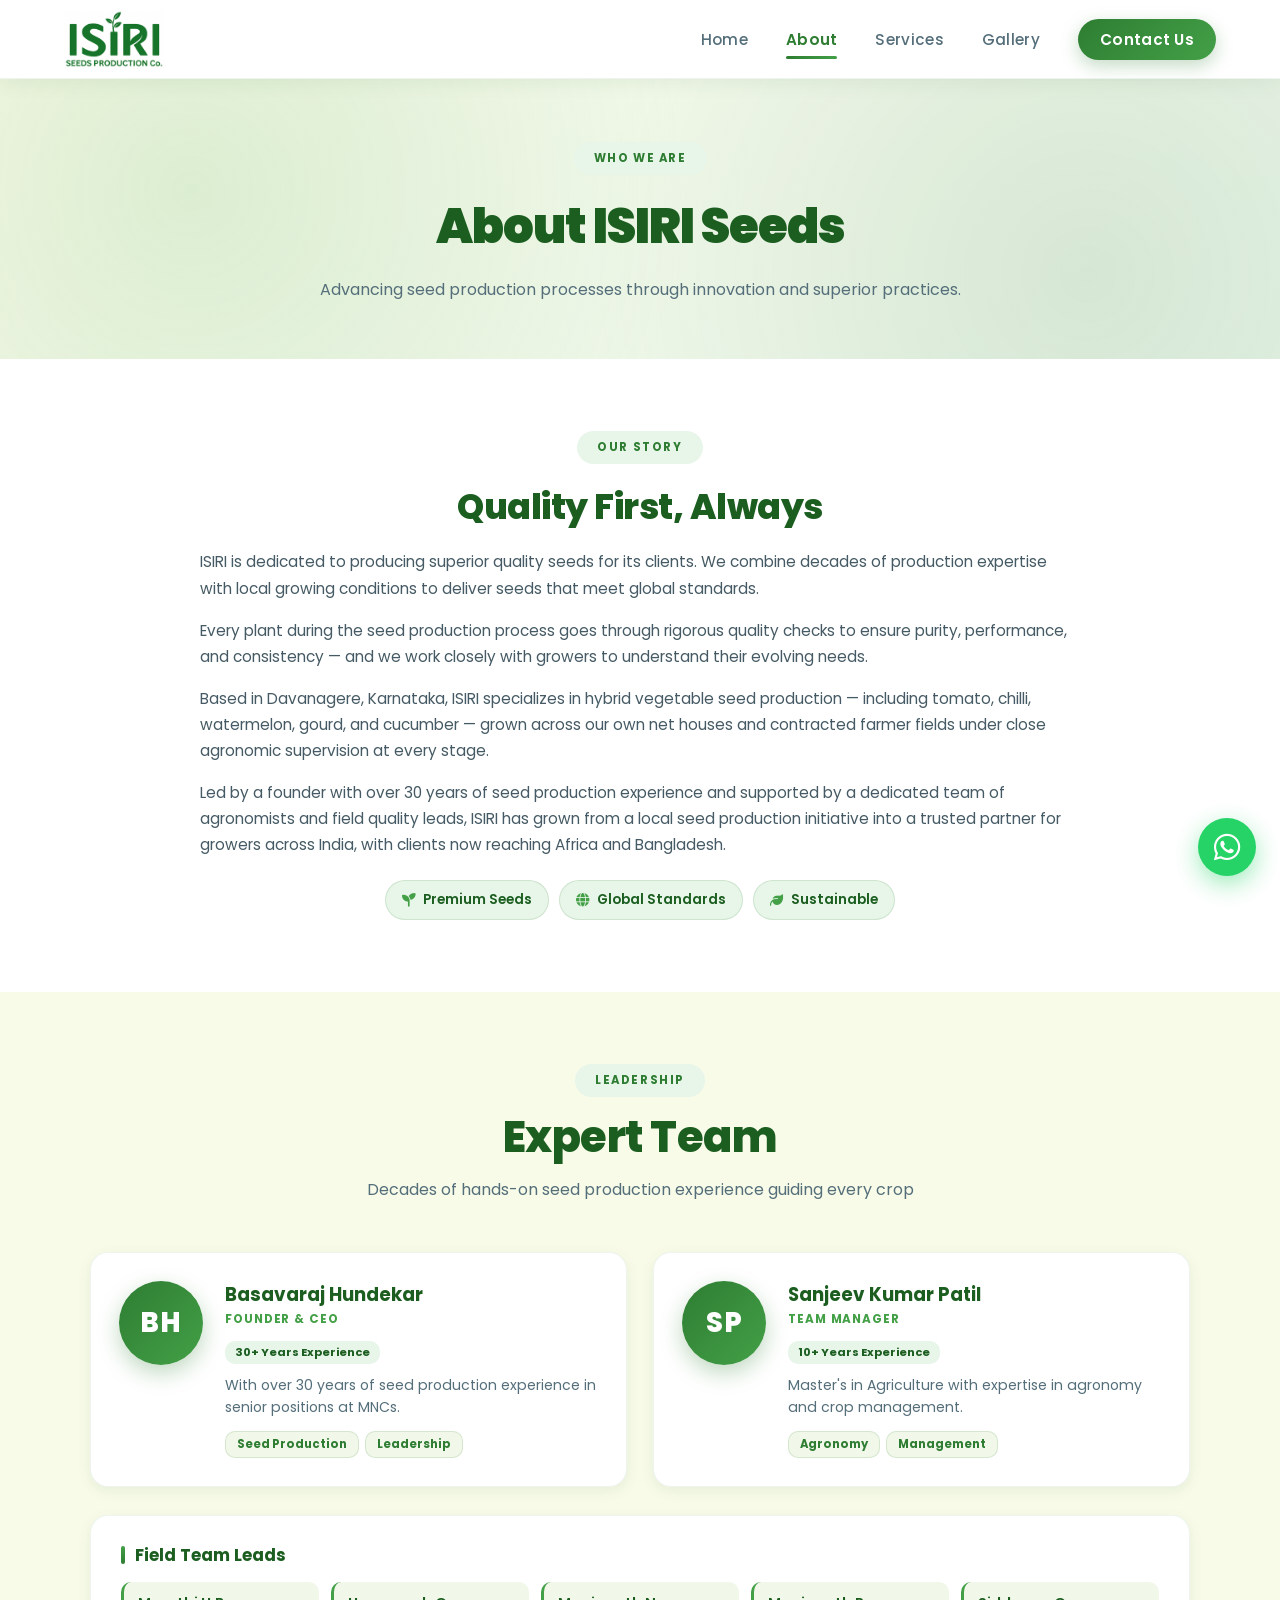
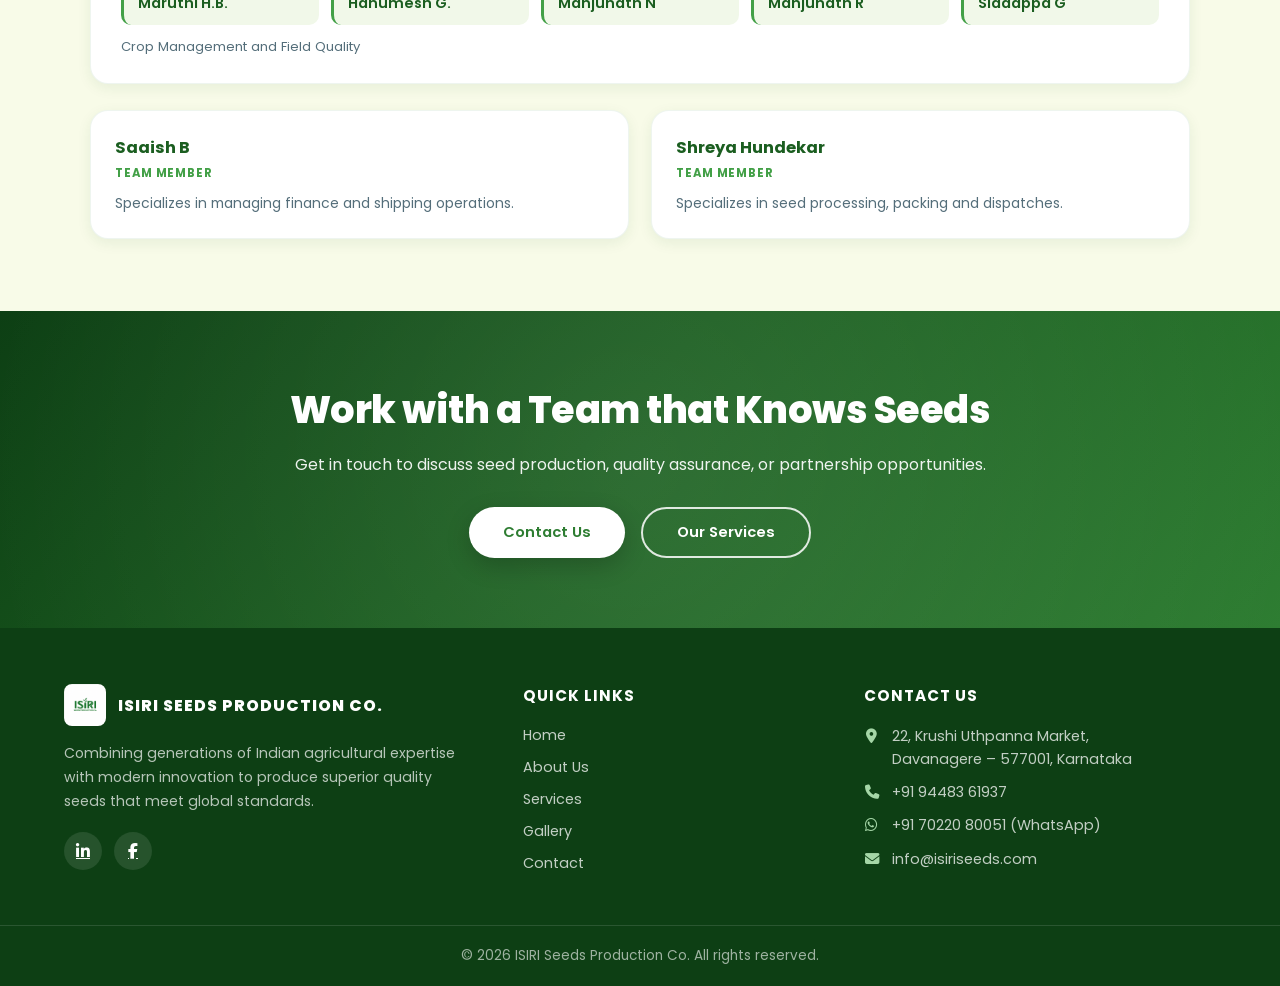
==== commit 45ee380c: "Revert Our Story font-size, add real content instead; add LinkedIn/Facebook footer links Co-Authored" ====
--- a/about.html
+++ b/about.html
@@ -54,6 +54,8 @@
     <h2>Quality First, Always</h2>
     <p>ISIRI is dedicated to producing superior quality seeds for its clients. We combine decades of production expertise with local growing conditions to deliver seeds that meet global standards.</p>
     <p>Every plant during the seed production process goes through rigorous quality checks to ensure purity, performance, and consistency — and we work closely with growers to understand their evolving needs.</p>
+    <p>Based in Davanagere, Karnataka, ISIRI specializes in hybrid vegetable seed production — including tomato, chilli, watermelon, gourd, and cucumber — grown across our own net houses and contracted farmer fields under close agronomic supervision at every stage.</p>
+    <p>Led by a founder with over 30 years of seed production experience and supported by a dedicated team of agronomists and field quality leads, ISIRI has grown from a local seed production initiative into a trusted partner for growers across India, with clients now reaching Africa and Bangladesh.</p>
     <div class="quick-features">
       <div class="feature"><i class="fas fa-seedling"></i> Premium Seeds</div>
       <div class="feature"><i class="fas fa-globe"></i> Global Standards</div>
@@ -144,6 +146,10 @@
         <span>ISIRI SEEDS PRODUCTION CO.</span>
       </div>
       <p>Combining generations of Indian agricultural expertise with modern innovation to produce superior quality seeds that meet global standards.</p>
+      <div class="footer-social">
+        <a href="https://www.linkedin.com/in/isiriseedsproduction/?skipRedirect=true" target="_blank" rel="noopener" aria-label="ISIRI Seeds on LinkedIn"><i class="fab fa-linkedin-in"></i></a>
+        <a href="https://www.facebook.com/people/Isiri-Seeds-Production-CO/61575597822734/" target="_blank" rel="noopener" aria-label="ISIRI Seeds on Facebook"><i class="fab fa-facebook-f"></i></a>
+      </div>
     </div>
     <div class="footer-col">
       <h4>Quick Links</h4>
--- a/site.css
+++ b/site.css
@@ -280,6 +280,20 @@
 .footer-brand .footer-logo img { height: 42px; border-radius: 8px; }
 .footer-brand .footer-logo span { font-weight: 800; color: #fff; letter-spacing: 1px; font-size: 1rem; }
 .footer-brand p { font-size: 0.88rem; line-height: 1.7; color: rgba(255,255,255,0.7); }
+.footer-social { display: flex; gap: 12px; margin-top: 18px; }
+.footer-social a {
+  width: 38px;
+  height: 38px;
+  border-radius: 50%;
+  background: rgba(255,255,255,0.1);
+  color: #fff;
+  display: flex;
+  align-items: center;
+  justify-content: center;
+  font-size: 1rem;
+  transition: background 0.3s ease, transform 0.3s ease;
+}
+.footer-social a:hover { background: var(--green-600); transform: translateY(-3px); }
 
 .footer-col h4 {
   color: #fff;
@@ -590,6 +604,7 @@
   margin: 0 auto;
   padding: 72px 5%;
 }
+.story-text { text-align: center; max-width: 880px; margin: 0 auto; }
 .story-text h2 {
   font-size: clamp(1.6rem, 3.5vw, 2.2rem);
   color: var(--green-800);
@@ -597,8 +612,8 @@
   margin-bottom: 16px;
   letter-spacing: -0.5px;
 }
-.story-text p { font-size: 0.96rem; color: #455a64; line-height: 1.7; margin-bottom: 16px; }
-.quick-features { display: flex; flex-wrap: wrap; gap: 10px; margin-top: 22px; }
+.story-text p { font-size: 0.96rem; color: #455a64; line-height: 1.7; margin-bottom: 16px; text-align: left; }
+.quick-features { display: flex; flex-wrap: wrap; justify-content: center; gap: 10px; margin-top: 22px; }
 .quick-features .feature {
   background: var(--green-100);
   color: var(--green-800);
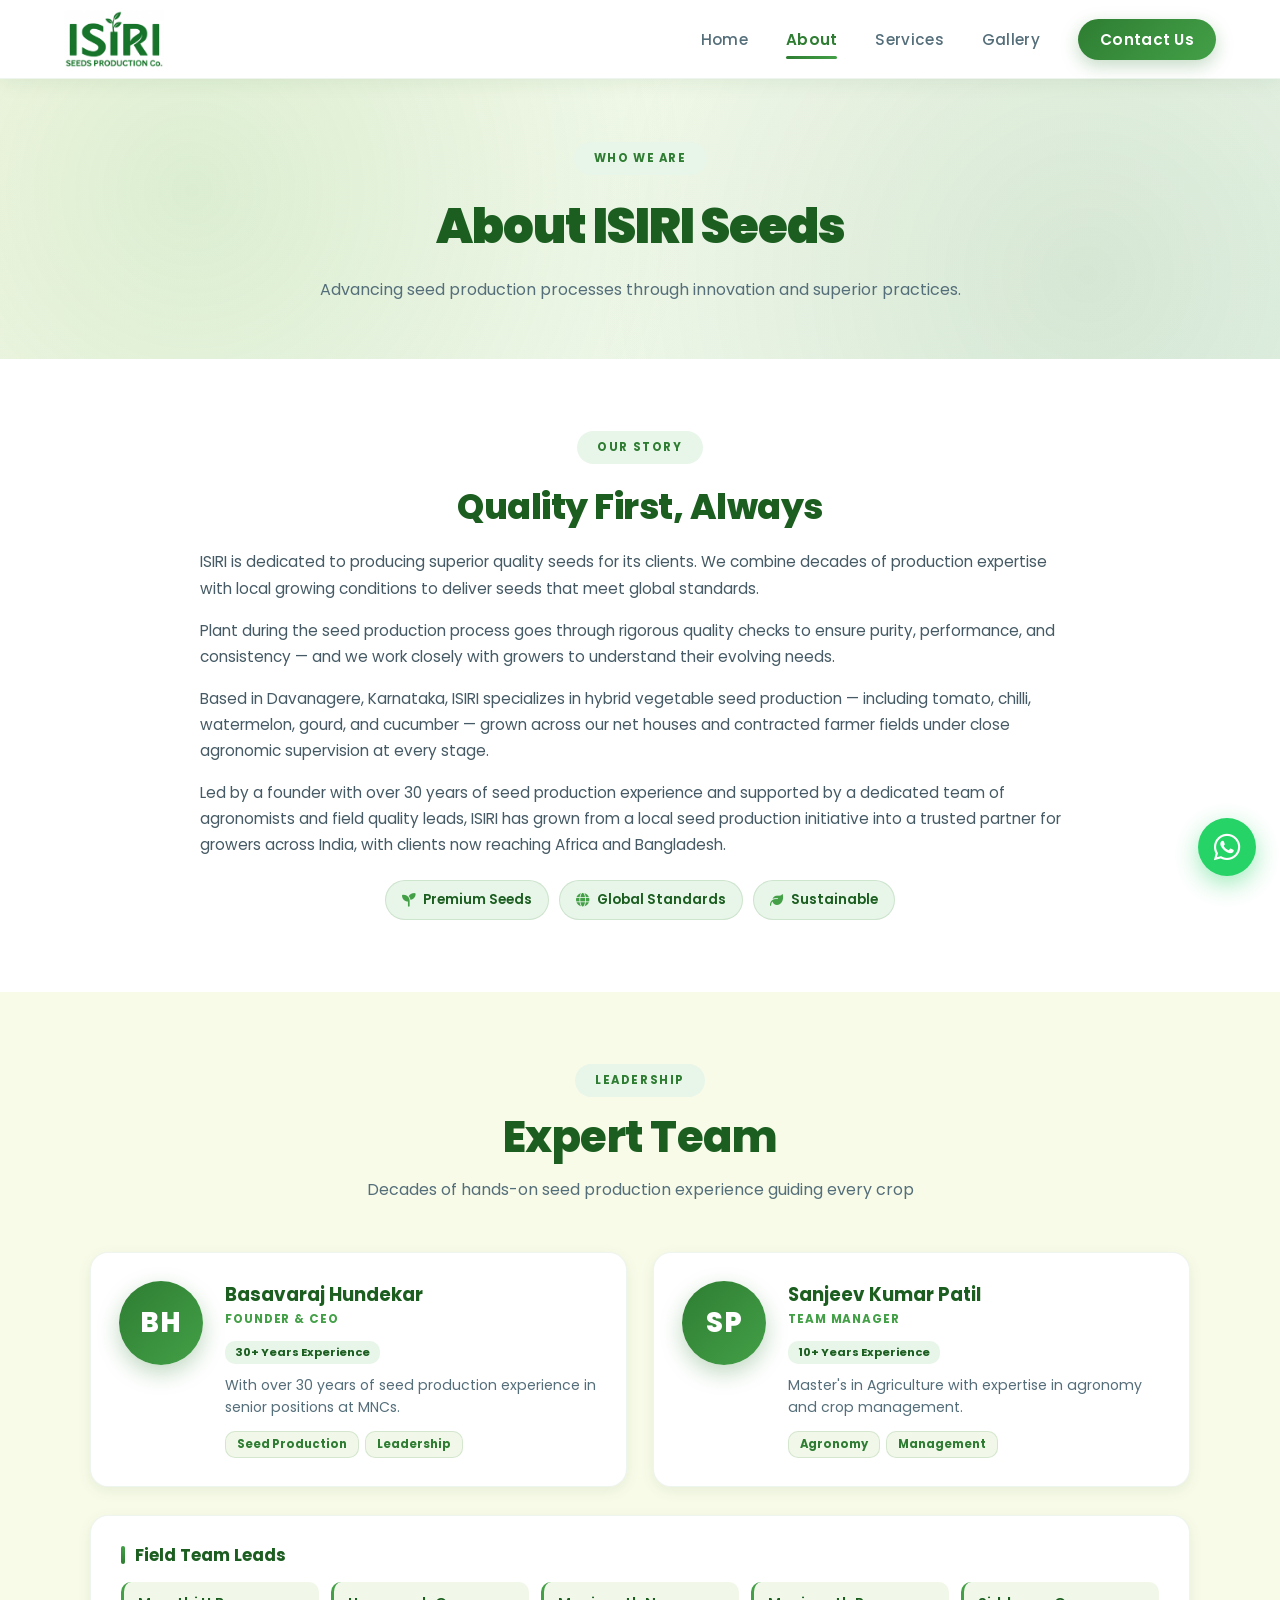
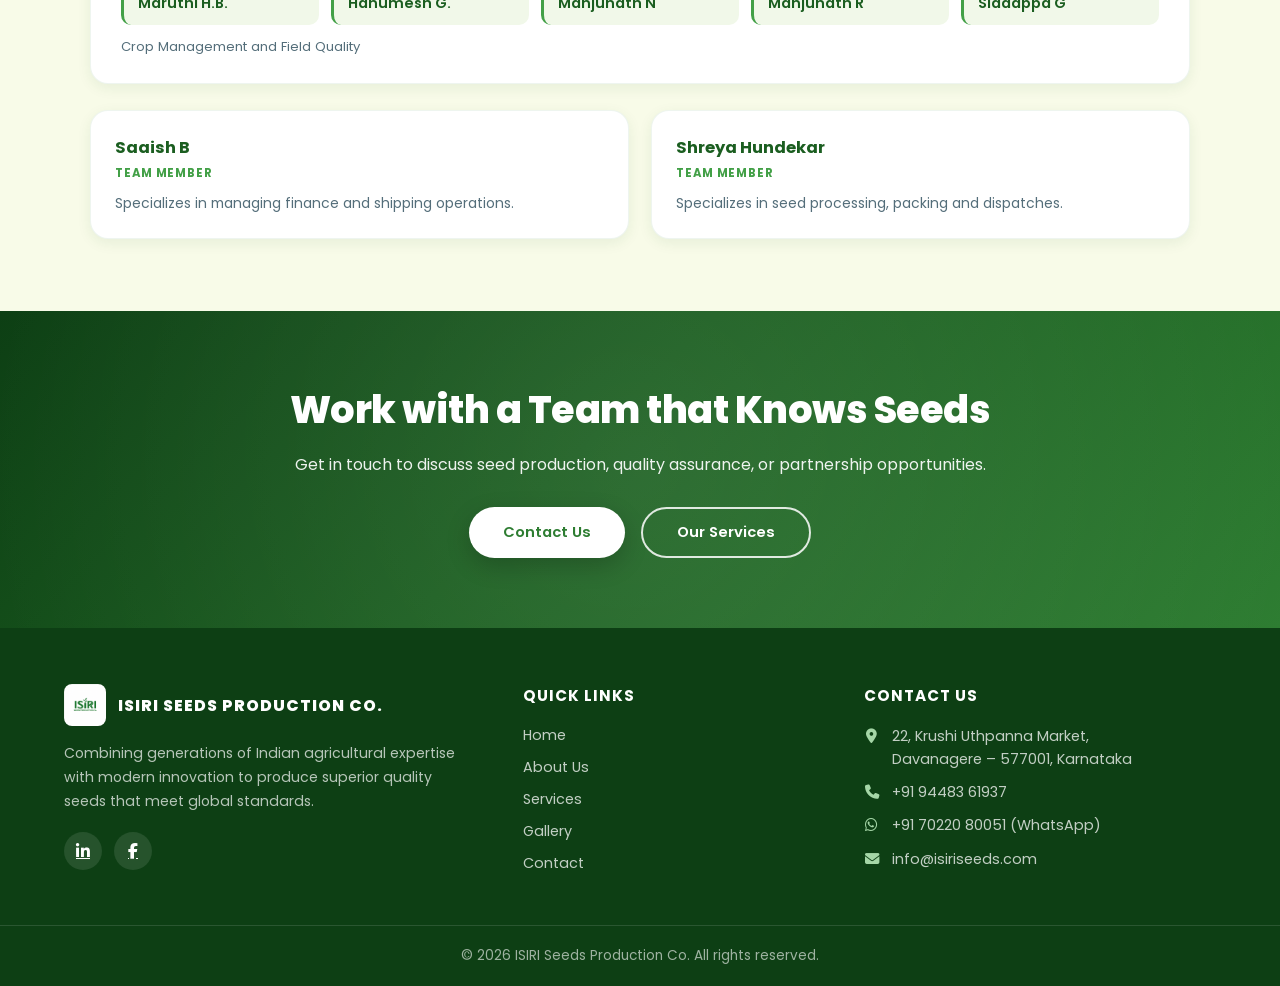
==== commit 0d7ac549: "Add prev/next navigation to gallery lightbox; minor copy edits Co-Authored-By: Claude Sonnet 5 <nore" ====
--- a/about.html
+++ b/about.html
@@ -53,8 +53,8 @@
     <div class="section-badge">Our Story</div>
     <h2>Quality First, Always</h2>
     <p>ISIRI is dedicated to producing superior quality seeds for its clients. We combine decades of production expertise with local growing conditions to deliver seeds that meet global standards.</p>
-    <p>Every plant during the seed production process goes through rigorous quality checks to ensure purity, performance, and consistency — and we work closely with growers to understand their evolving needs.</p>
-    <p>Based in Davanagere, Karnataka, ISIRI specializes in hybrid vegetable seed production — including tomato, chilli, watermelon, gourd, and cucumber — grown across our own net houses and contracted farmer fields under close agronomic supervision at every stage.</p>
+    <p>Plant during the seed production process goes through rigorous quality checks to ensure purity, performance, and consistency — and we work closely with growers to understand their evolving needs.</p>
+    <p>Based in Davanagere, Karnataka, ISIRI specializes in hybrid vegetable seed production — including tomato, chilli, watermelon, gourd, and cucumber — grown across our net houses and contracted farmer fields under close agronomic supervision at every stage.</p>
     <p>Led by a founder with over 30 years of seed production experience and supported by a dedicated team of agronomists and field quality leads, ISIRI has grown from a local seed production initiative into a trusted partner for growers across India, with clients now reaching Africa and Bangladesh.</p>
     <div class="quick-features">
       <div class="feature"><i class="fas fa-seedling"></i> Premium Seeds</div>
--- a/site.css
+++ b/site.css
@@ -895,6 +895,33 @@
   font-size: 2.2rem;
   cursor: pointer;
   line-height: 1;
+}
+.lightbox-arrow {
+  position: absolute;
+  top: 50%;
+  transform: translateY(-50%);
+  z-index: 3;
+  width: 50px;
+  height: 50px;
+  border-radius: 50%;
+  border: 1px solid rgba(255,255,255,0.3);
+  cursor: pointer;
+  background: rgba(255,255,255,0.16);
+  color: #fff;
+  font-size: 1.1rem;
+  display: flex;
+  align-items: center;
+  justify-content: center;
+  transition: background 0.3s ease;
+}
+.lightbox-arrow:hover { background: rgba(255,255,255,0.32); }
+.lightbox-prev { left: 20px; }
+.lightbox-next { right: 20px; }
+
+@media (max-width: 640px) {
+  .lightbox-arrow { width: 40px; height: 40px; font-size: 0.9rem; }
+  .lightbox-prev { left: 8px; }
+  .lightbox-next { right: 8px; }
 }
 
 /* ===================================================================
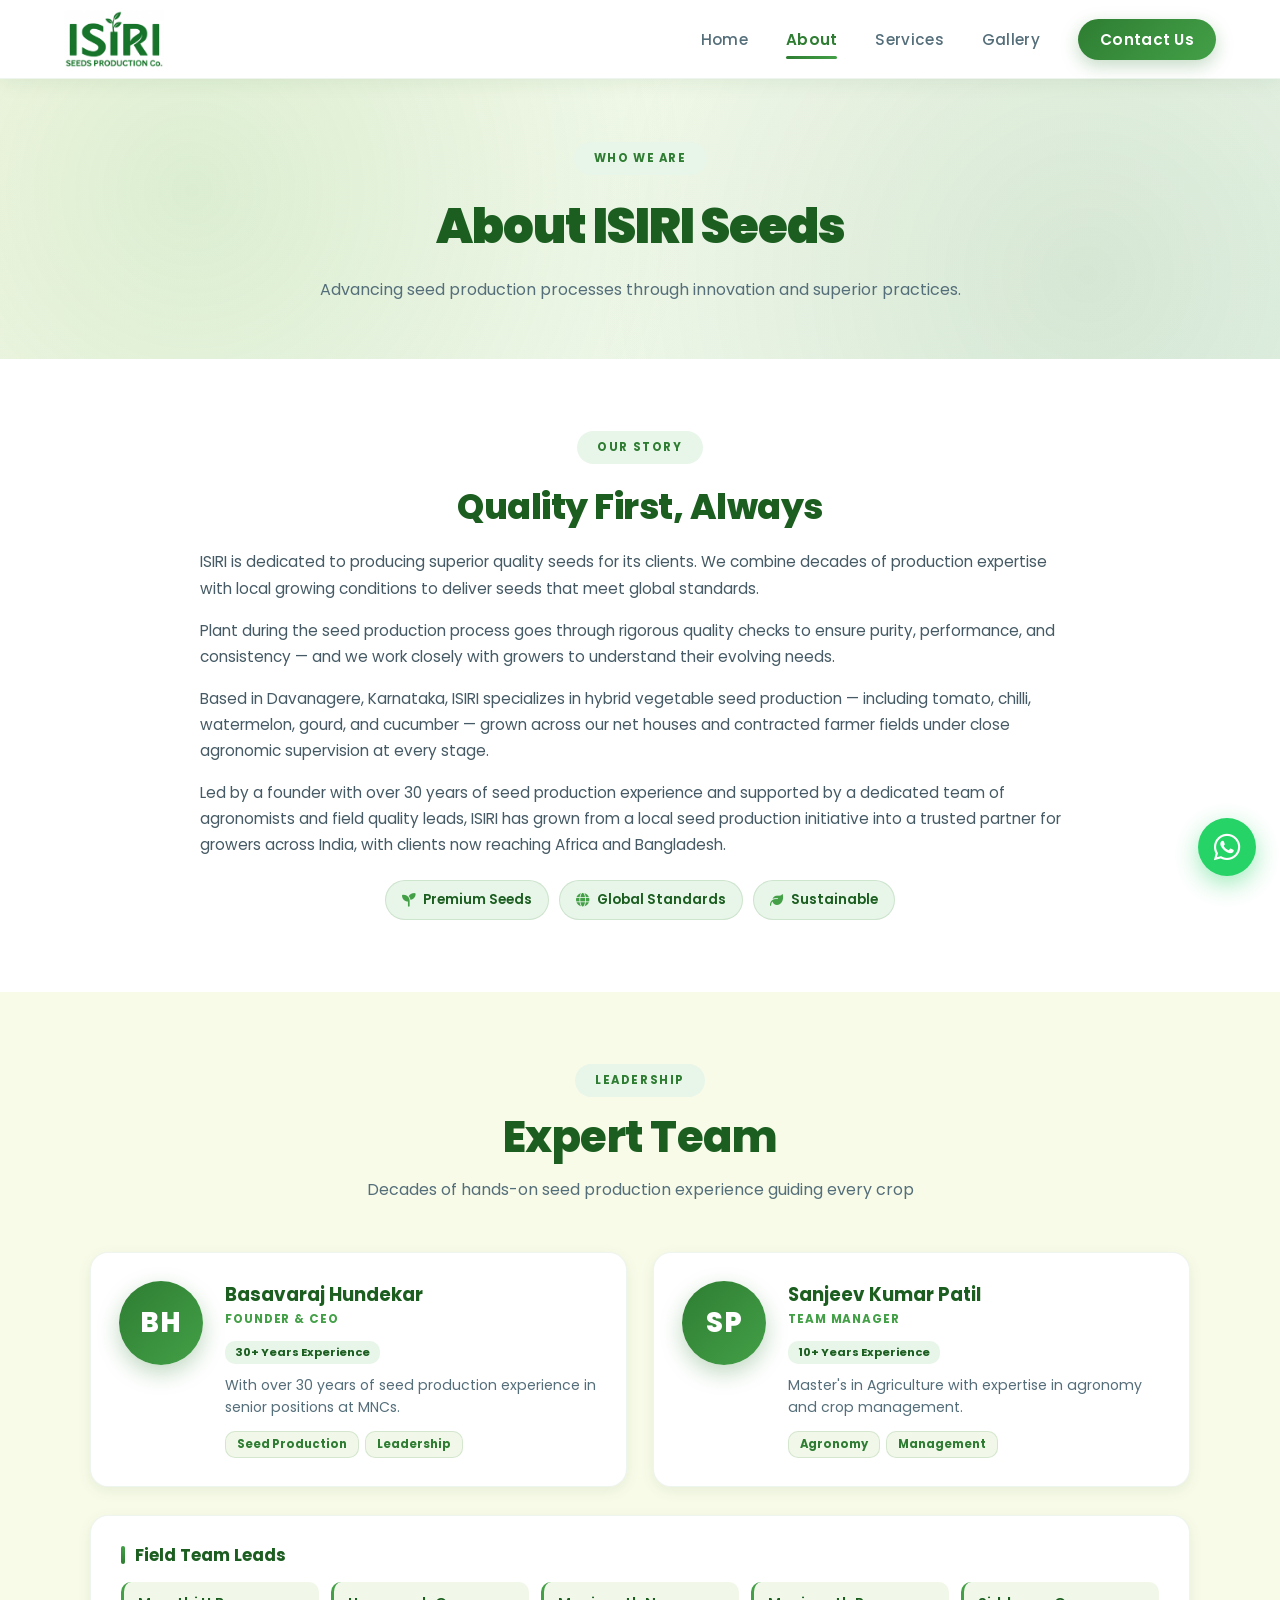
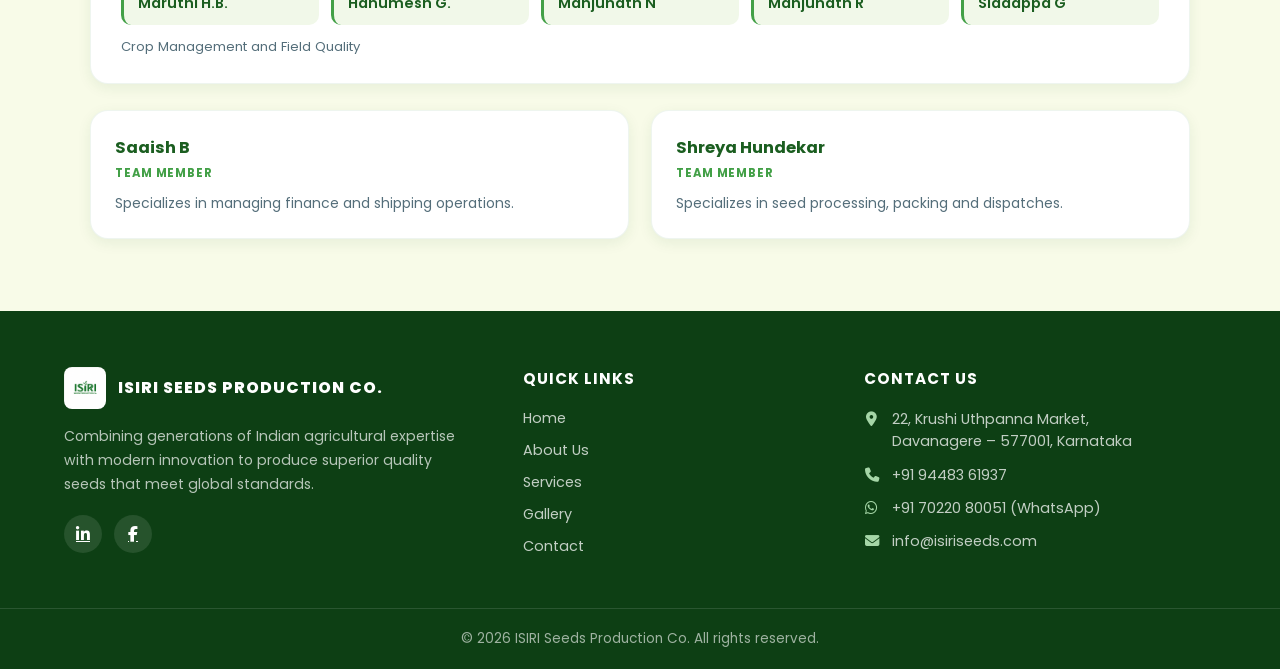
==== commit 683f730e: "Remove repeated Get in Touch CTA banners from inner pages Co-Authored-By: Claude Sonnet 5 <noreply@a" ====
--- a/about.html
+++ b/about.html
@@ -127,17 +127,6 @@
   </div>
 </section>
 
-<section class="cta">
-  <div class="cta-content">
-    <h2>Work with a Team that Knows Seeds</h2>
-    <p>Get in touch to discuss seed production, quality assurance, or partnership opportunities.</p>
-    <div class="cta-buttons">
-      <a href="contact.html" class="btn-white">Contact Us</a>
-      <a href="services.html" class="btn-outline">Our Services</a>
-    </div>
-  </div>
-</section>
-
 <footer>
   <div class="footer-grid">
     <div class="footer-brand">
--- a/site.css
+++ b/site.css
@@ -1067,7 +1067,7 @@
   nav a { font-size: 1rem; padding: 11px 0; width: 100%; }
   nav a::after { display: none; }
   nav a.active { color: var(--green-700); }
-  .nav-cta { text-align: center; justify-content: center; margin-top: 12px; display: inline-flex; }
+  .nav-cta { width: fit-content; text-align: center; justify-content: center; margin-top: 12px; padding: 8px 20px !important; font-size: 0.85rem !important; display: inline-flex; }
   .nav-backdrop {
     display: none;
     position: fixed;
@@ -1082,8 +1082,8 @@
 
 @media (max-width: 768px) {
   .hero-slider { min-height: 68vh; padding: 60px 5% 70px; }
-  .hero-buttons { gap: 10px; }
-  .hero-buttons a { flex: 1 1 auto; }
+  .hero-buttons { gap: 10px; flex-wrap: nowrap; }
+  .hero-buttons a { flex: 1 1 0; padding: 12px 10px; font-size: 0.85rem; white-space: nowrap; }
   .hs-arrow { width: 38px; height: 38px; font-size: 0.85rem; }
   .hs-prev { left: 10px; }
   .hs-next { right: 10px; }
@@ -1105,7 +1105,45 @@
 @media (max-width: 480px) {
   .page-hero { padding: 44px 5% 38px; }
   .hero-slider { min-height: 62vh; }
-  .gallery-grid { grid-template-columns: 1fr; }
-  .gallery-item img { height: 230px; }
-  .cta-buttons a { width: 100%; }
-}
+  .hero-badge { margin-bottom: 14px; }
+  .hs-text h1 { font-size: 1.35rem; margin-bottom: 10px; }
+  .hs-text p { font-size: 0.78rem; margin-bottom: 14px; }
+  .gallery-grid { grid-template-columns: repeat(3, 1fr); gap: 8px; }
+  .gallery-item img { height: 100px; }
+  .cta-buttons { flex-wrap: nowrap; gap: 10px; }
+  .cta-buttons a { flex: 1 1 0; width: auto; padding: 13px 10px; font-size: 0.82rem; white-space: nowrap; }
+
+  .team-members-section { grid-template-columns: repeat(2, 1fr); gap: 12px; }
+  .member-card { padding: 14px 12px; }
+  .member-card h4 { font-size: 0.88rem; }
+  .member-role { font-size: 0.6rem; margin-bottom: 6px; }
+  .member-card p { font-size: 0.74rem; }
+
+  .features-grid { grid-template-columns: repeat(2, 1fr); gap: 12px; }
+  .feature-card { padding: 20px 14px; }
+  .feature-icon { width: 44px; height: 44px; margin-bottom: 12px; border-radius: 12px; }
+  .feature-icon i { font-size: 1.15rem; }
+  .feature-card h3 { font-size: 0.98rem; margin-bottom: 6px; }
+  .feature-card p { font-size: 0.78rem; }
+
+  .leadership-grid { grid-template-columns: repeat(2, 1fr); gap: 12px; }
+  .leader-card { padding: 16px 12px; }
+  .leader-avatar { width: 56px; height: 56px; min-width: 56px; font-size: 1.05rem; margin-bottom: 4px; }
+  .leader-info h3 { font-size: 0.9rem; }
+  .leader-info .role { font-size: 0.62rem; margin-bottom: 6px; }
+  .leader-info .exp { font-size: 0.6rem; padding: 2px 8px; margin-bottom: 6px; }
+  .leader-info p { font-size: 0.74rem; margin-bottom: 8px; }
+  .expertise span { font-size: 0.62rem; padding: 3px 8px; }
+
+  .services-grid { grid-template-columns: repeat(2, 1fr); gap: 12px; }
+  .service-card { padding: 20px 12px; }
+  .service-icon { width: 48px; height: 48px; margin-bottom: 12px; }
+  .service-icon i { font-size: 1.3rem; }
+  .service-card h3 { font-size: 0.95rem; margin-bottom: 6px; }
+  .service-card p { font-size: 0.76rem; }
+
+  .process-timeline { grid-template-columns: repeat(2, 1fr); gap: 20px; }
+  .timeline-icon { width: 50px; height: 50px; margin-bottom: 10px; font-size: 1.15rem; }
+  .timeline-item h4 { font-size: 0.92rem; margin-bottom: 5px; }
+  .timeline-item p { font-size: 0.76rem; }
+}
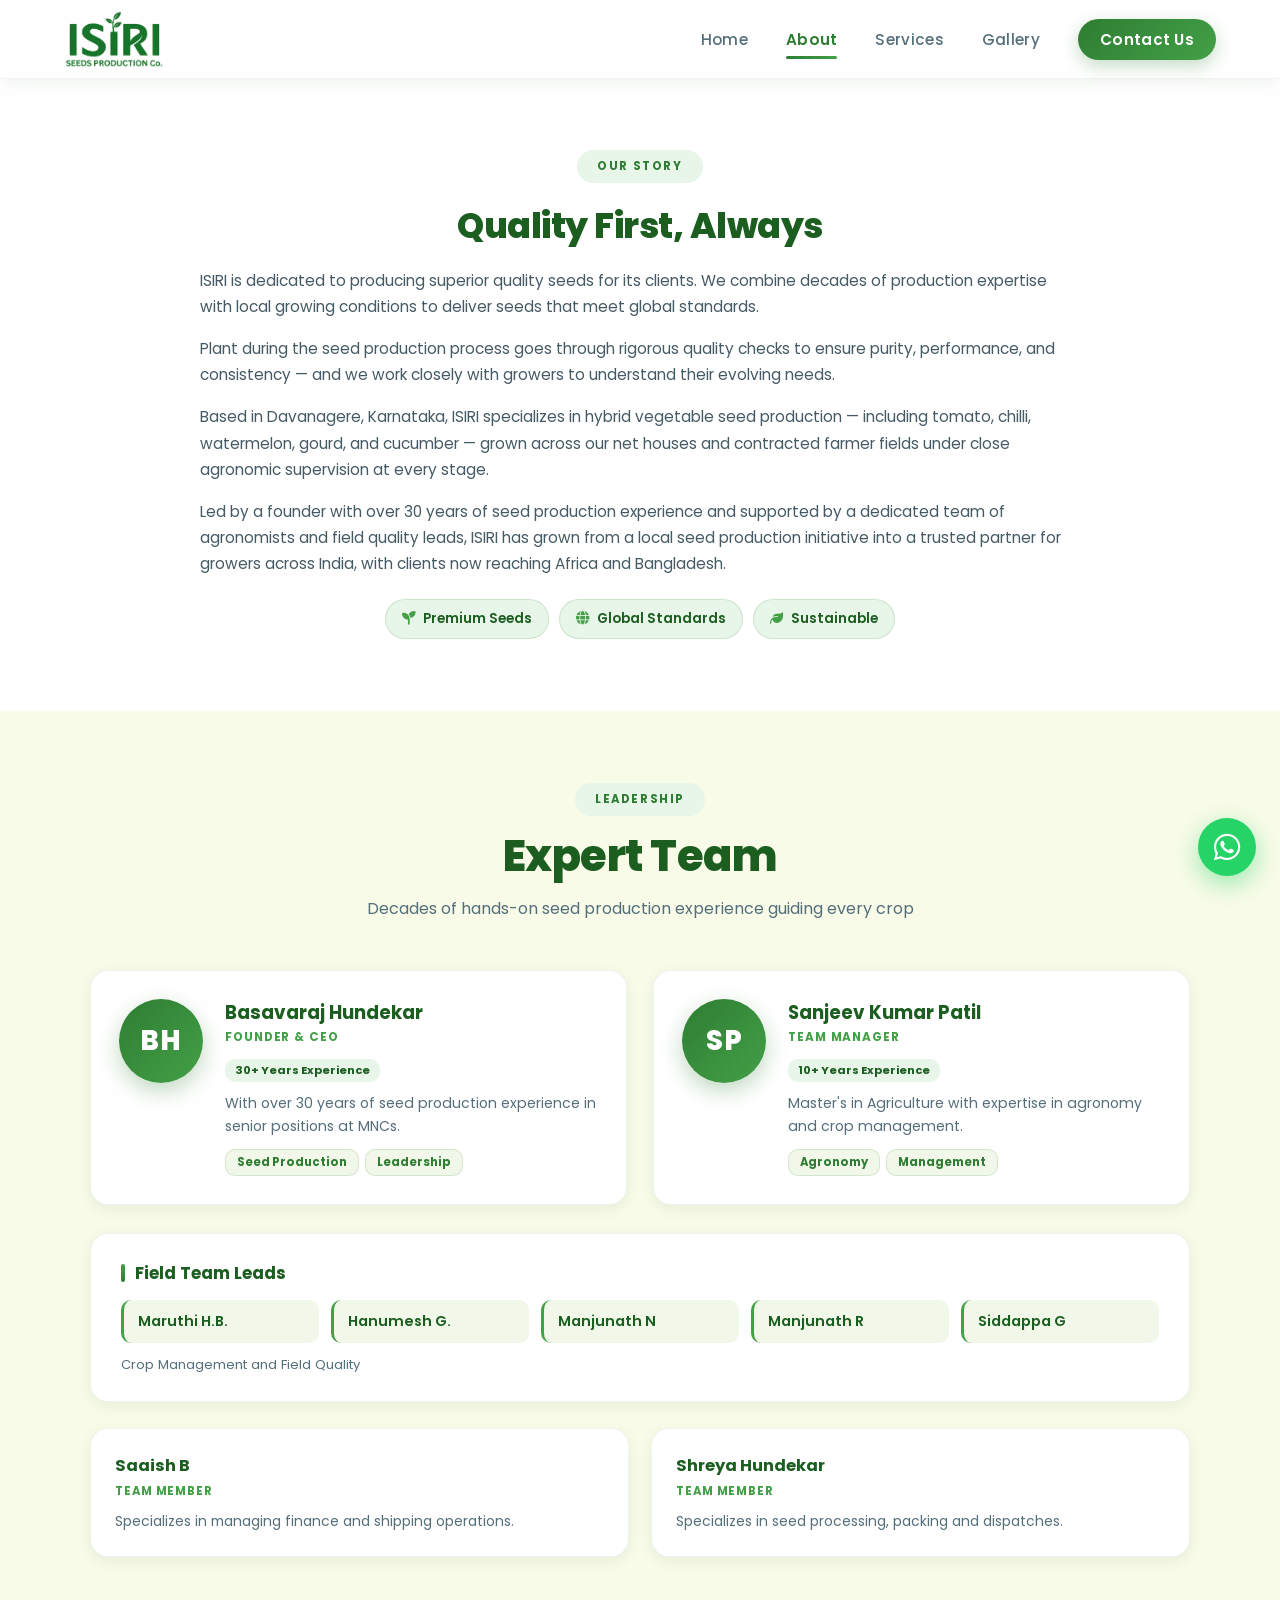
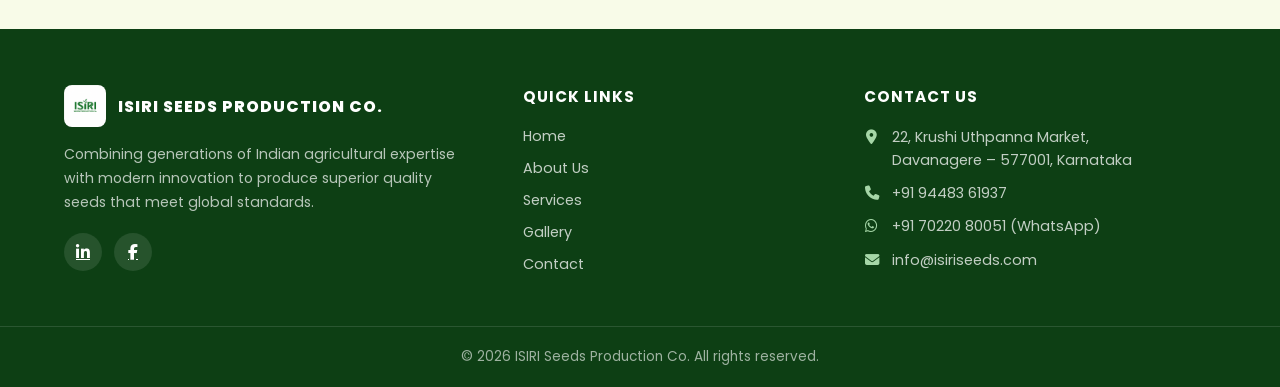
==== commit cb818c06: "Remove About ISIRI Seeds page-hero banner, promote Our Story to h1 Co-Authored-By: Claude Sonnet 5 <" ====
--- a/about.html
+++ b/about.html
@@ -40,18 +40,10 @@
 </header>
 <div class="nav-backdrop"></div>
 
-<section class="page-hero">
-  <div class="hero-inner">
-    <div class="section-badge">Who We Are</div>
-    <h1>About ISIRI Seeds</h1>
-    <p>Advancing seed production processes through innovation and superior practices.</p>
-  </div>
-</section>
-
 <div class="story-section">
   <div class="story-text reveal">
     <div class="section-badge">Our Story</div>
-    <h2>Quality First, Always</h2>
+    <h1>Quality First, Always</h1>
     <p>ISIRI is dedicated to producing superior quality seeds for its clients. We combine decades of production expertise with local growing conditions to deliver seeds that meet global standards.</p>
     <p>Plant during the seed production process goes through rigorous quality checks to ensure purity, performance, and consistency — and we work closely with growers to understand their evolving needs.</p>
     <p>Based in Davanagere, Karnataka, ISIRI specializes in hybrid vegetable seed production — including tomato, chilli, watermelon, gourd, and cucumber — grown across our net houses and contracted farmer fields under close agronomic supervision at every stage.</p>
--- a/site.css
+++ b/site.css
@@ -605,7 +605,7 @@
   padding: 72px 5%;
 }
 .story-text { text-align: center; max-width: 880px; margin: 0 auto; }
-.story-text h2 {
+.story-text h1 {
   font-size: clamp(1.6rem, 3.5vw, 2.2rem);
   color: var(--green-800);
   font-weight: 800;
@@ -1052,14 +1052,15 @@
   nav {
     position: fixed;
     top: 0;
-    right: -290px;
-    width: 280px;
+    right: -240px;
+    width: 220px;
+    max-width: 65vw;
     height: 100vh;
     background: #ffffff;
     flex-direction: column;
     align-items: flex-start;
     gap: 6px;
-    padding: 90px 30px 30px;
+    padding: 90px 24px 30px;
     box-shadow: -12px 0 40px rgba(27,94,32,0.15);
     transition: right 0.35s cubic-bezier(0.25, 0.46, 0.45, 0.94);
   }
@@ -1081,7 +1082,7 @@
 }
 
 @media (max-width: 768px) {
-  .hero-slider { min-height: 68vh; padding: 60px 5% 70px; }
+  .hero-slider { min-height: calc(100vh - 72px); padding: 60px 5% 70px; }
   .hero-buttons { gap: 10px; flex-wrap: nowrap; }
   .hero-buttons a { flex: 1 1 0; padding: 12px 10px; font-size: 0.85rem; white-space: nowrap; }
   .hs-arrow { width: 38px; height: 38px; font-size: 0.85rem; }
@@ -1104,7 +1105,7 @@
 
 @media (max-width: 480px) {
   .page-hero { padding: 44px 5% 38px; }
-  .hero-slider { min-height: 62vh; }
+  .hero-slider { min-height: calc(100vh - 72px); }
   .hero-badge { margin-bottom: 14px; }
   .hs-text h1 { font-size: 1.35rem; margin-bottom: 10px; }
   .hs-text p { font-size: 0.78rem; margin-bottom: 14px; }
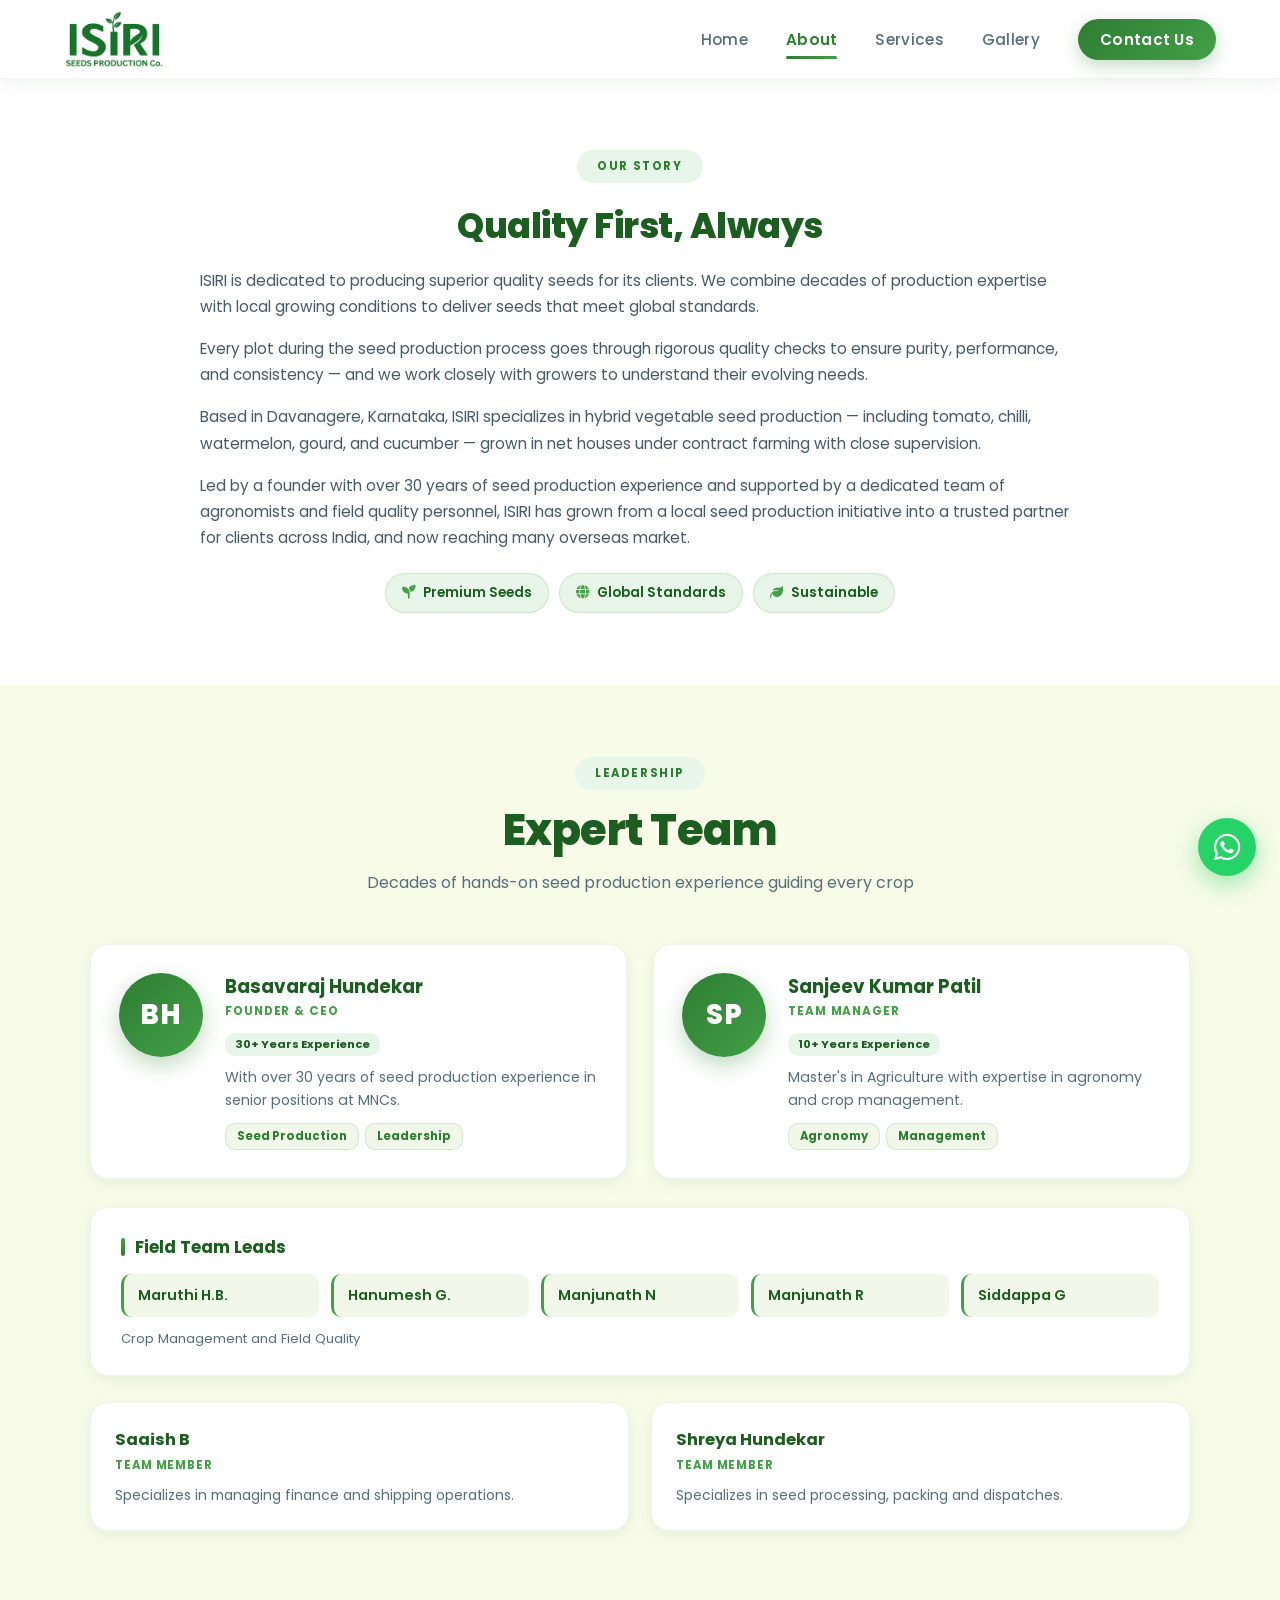
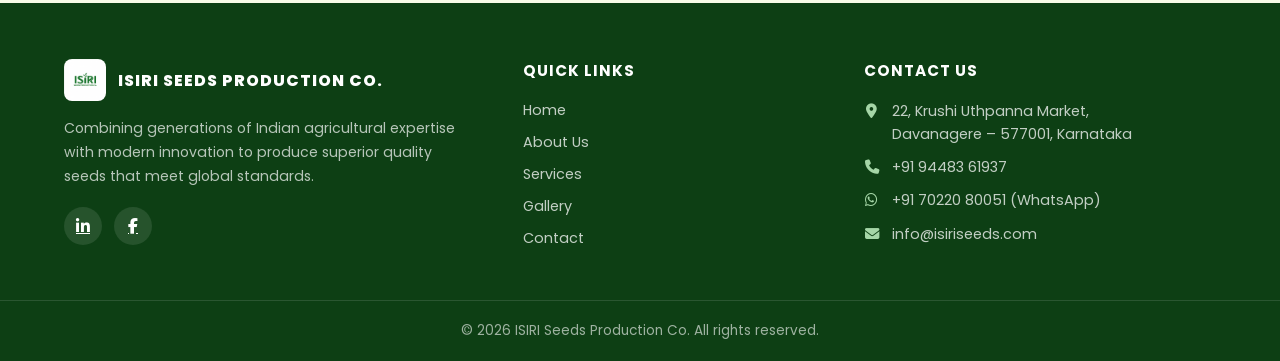
==== commit 1766a93a: "Update about.html" ====
--- a/about.html
+++ b/about.html
@@ -45,9 +45,9 @@
     <div class="section-badge">Our Story</div>
     <h1>Quality First, Always</h1>
     <p>ISIRI is dedicated to producing superior quality seeds for its clients. We combine decades of production expertise with local growing conditions to deliver seeds that meet global standards.</p>
-    <p>Plant during the seed production process goes through rigorous quality checks to ensure purity, performance, and consistency — and we work closely with growers to understand their evolving needs.</p>
-    <p>Based in Davanagere, Karnataka, ISIRI specializes in hybrid vegetable seed production — including tomato, chilli, watermelon, gourd, and cucumber — grown across our net houses and contracted farmer fields under close agronomic supervision at every stage.</p>
-    <p>Led by a founder with over 30 years of seed production experience and supported by a dedicated team of agronomists and field quality leads, ISIRI has grown from a local seed production initiative into a trusted partner for growers across India, with clients now reaching Africa and Bangladesh.</p>
+    <p> Every plot during the seed production process goes through rigorous quality checks to ensure purity, performance, and consistency — and we work closely with growers to understand their evolving needs.</p>
+    <p>Based in Davanagere, Karnataka, ISIRI specializes in hybrid vegetable seed production — including tomato, chilli, watermelon, gourd, and cucumber — grown in net houses under contract farming with close supervision.</p>
+    <p>Led by a founder with over 30 years of seed production experience and supported by a dedicated team of agronomists and field quality personnel, ISIRI has grown from a local seed production initiative into a trusted partner for clients across India, and now reaching many overseas market.</p>
     <div class="quick-features">
       <div class="feature"><i class="fas fa-seedling"></i> Premium Seeds</div>
       <div class="feature"><i class="fas fa-globe"></i> Global Standards</div>
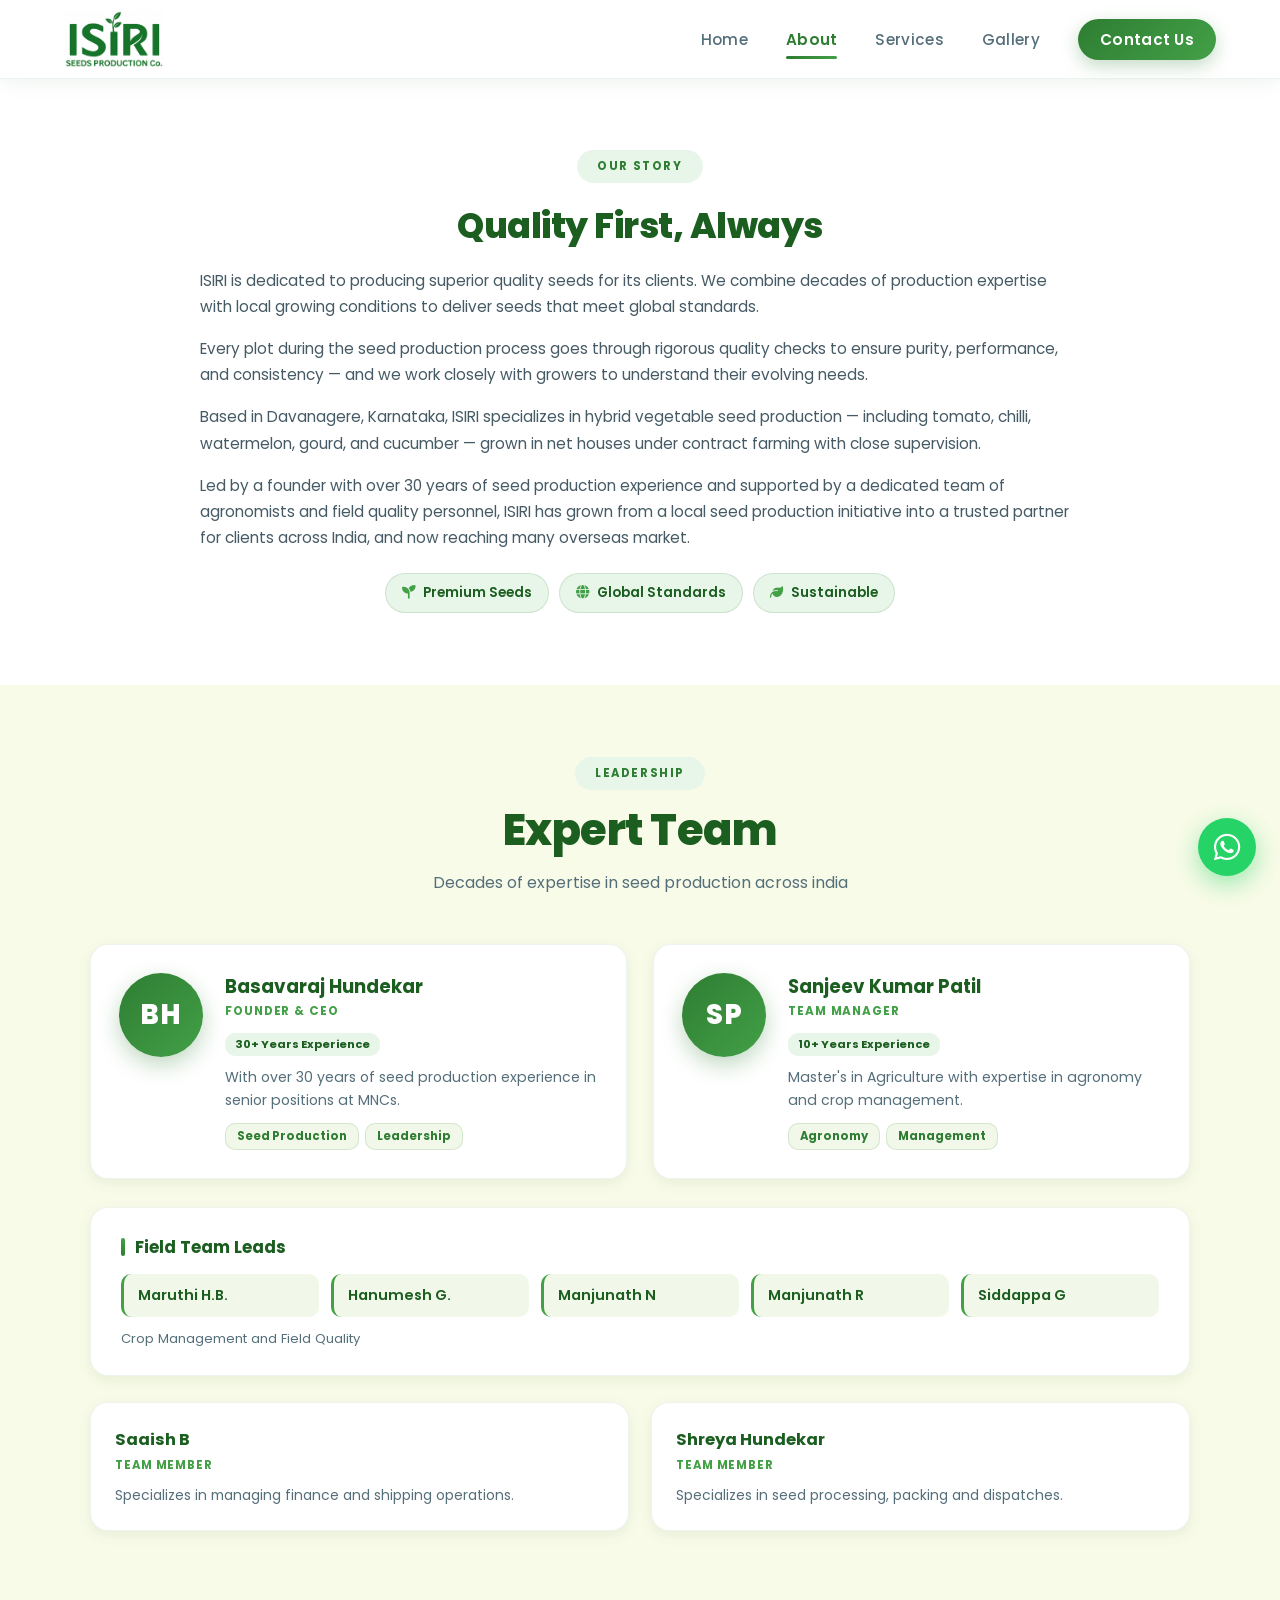
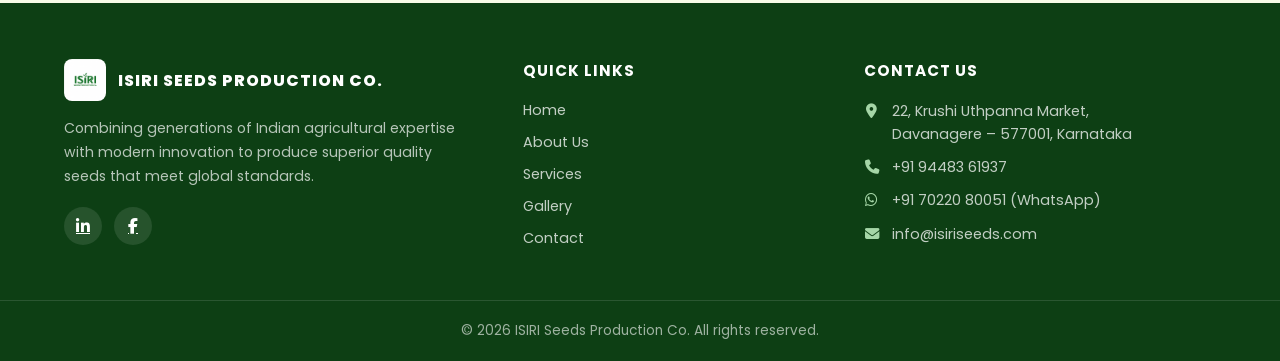
==== commit 8c4a26f3: "Update about.html" ====
--- a/about.html
+++ b/about.html
@@ -60,7 +60,7 @@
   <div class="section-header reveal">
     <div class="section-badge">Leadership</div>
     <h2 class="section-title">Expert Team</h2>
-    <p class="section-subtitle">Decades of hands-on seed production experience guiding every crop</p>
+    <p class="section-subtitle">Decades of expertise in seed production across india</p>
   </div>
 
   <div class="leadership-grid">
